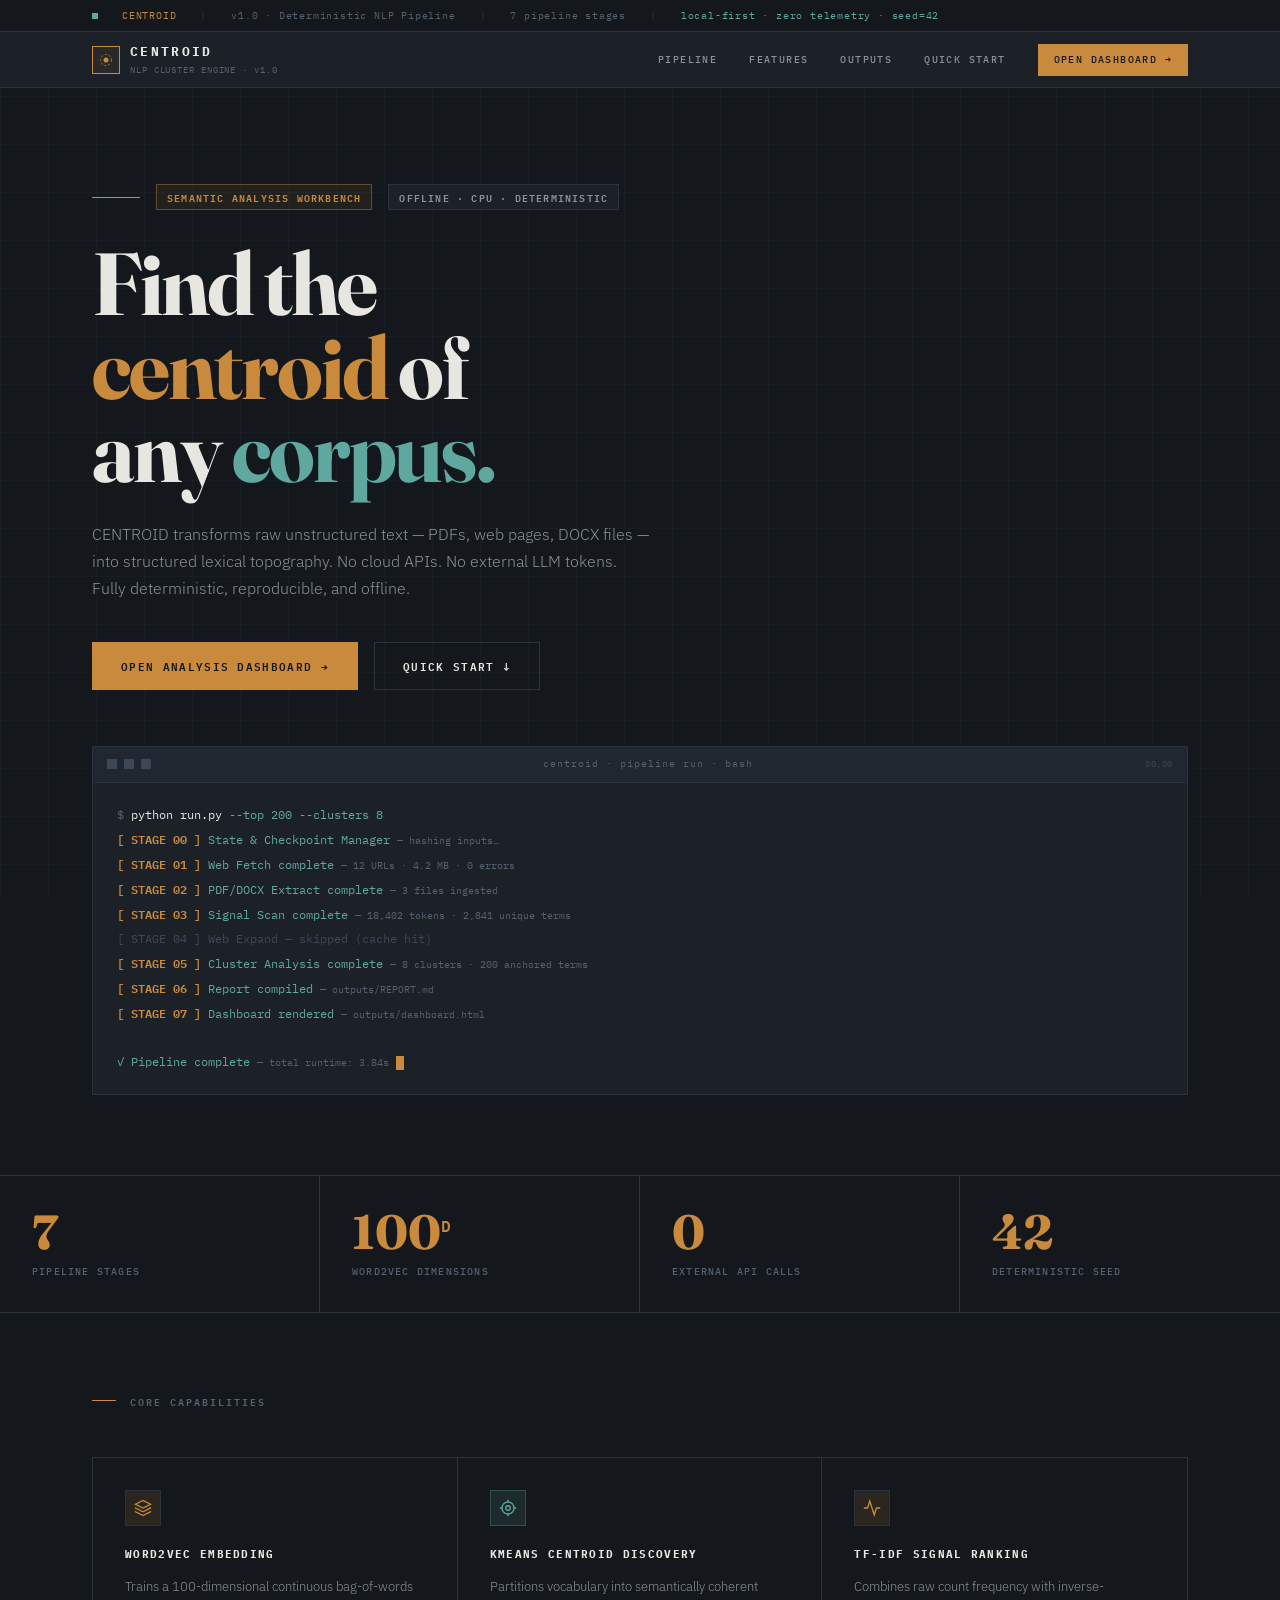
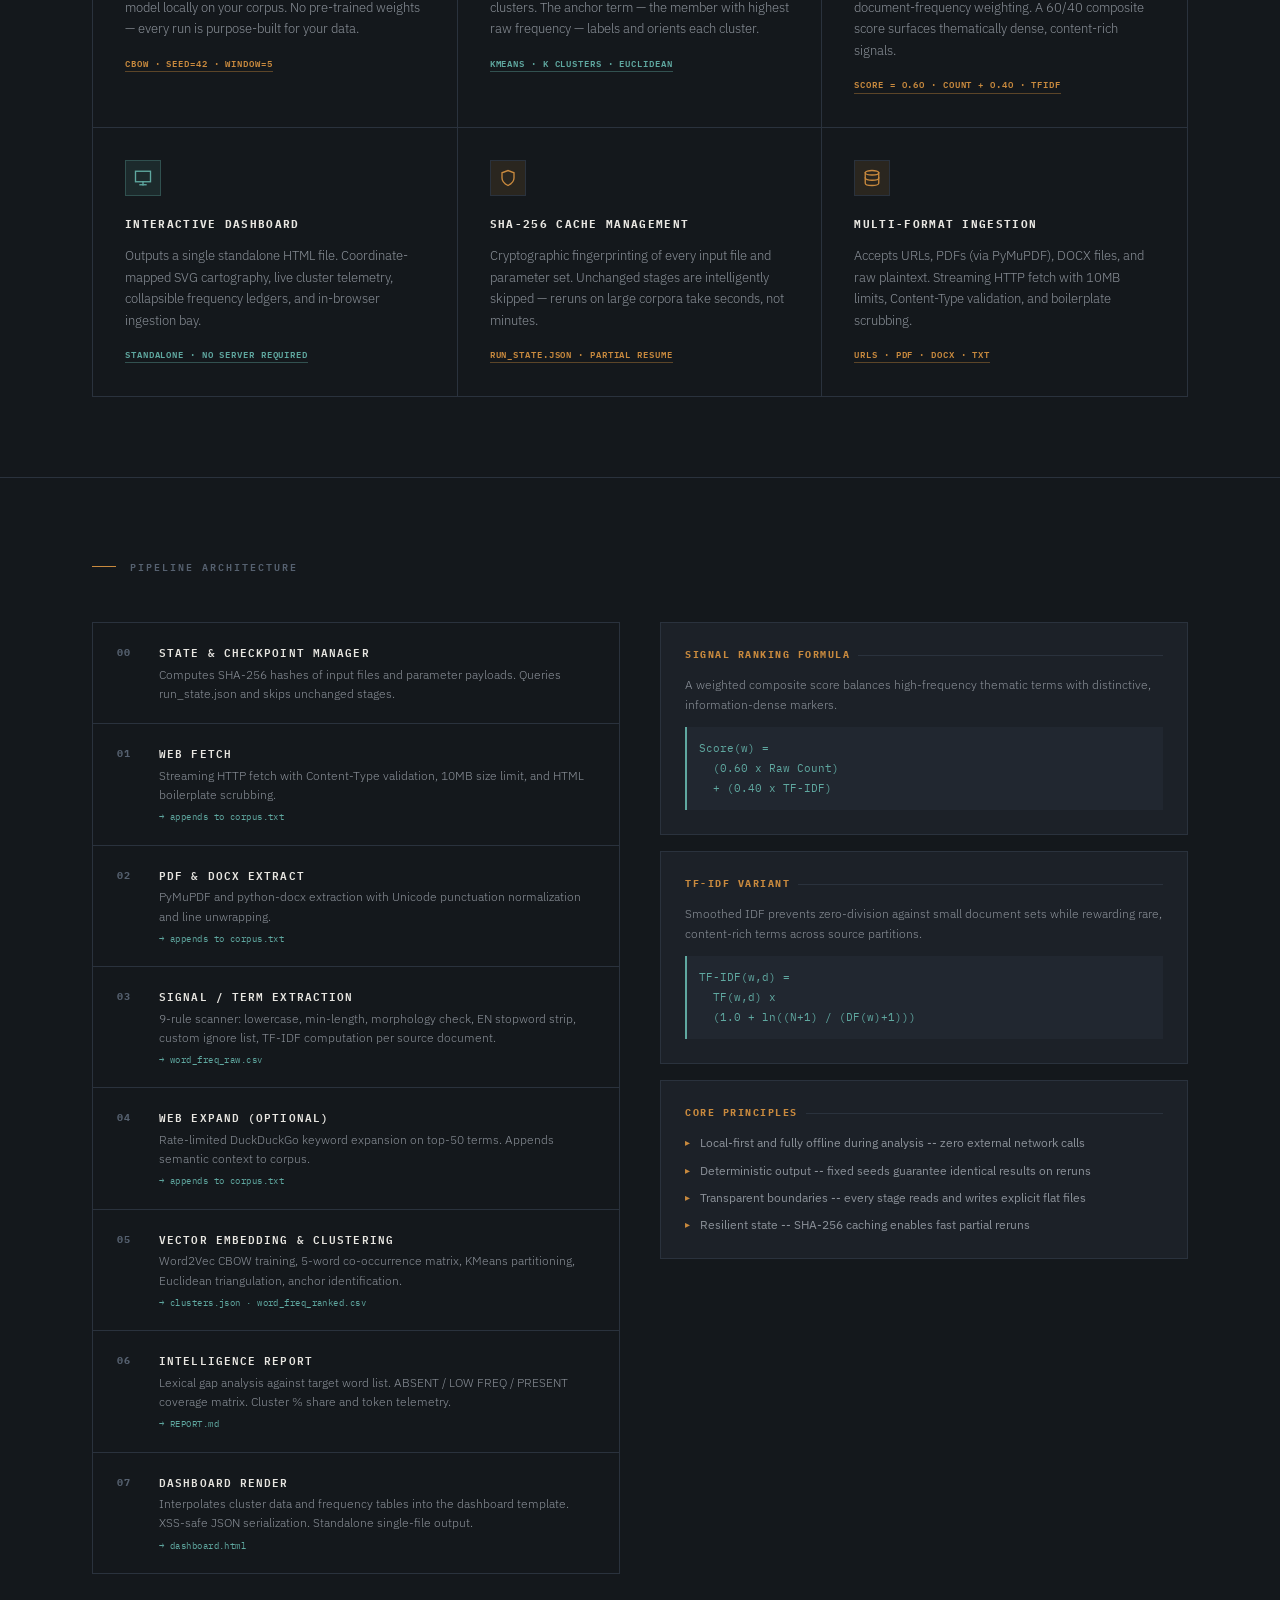
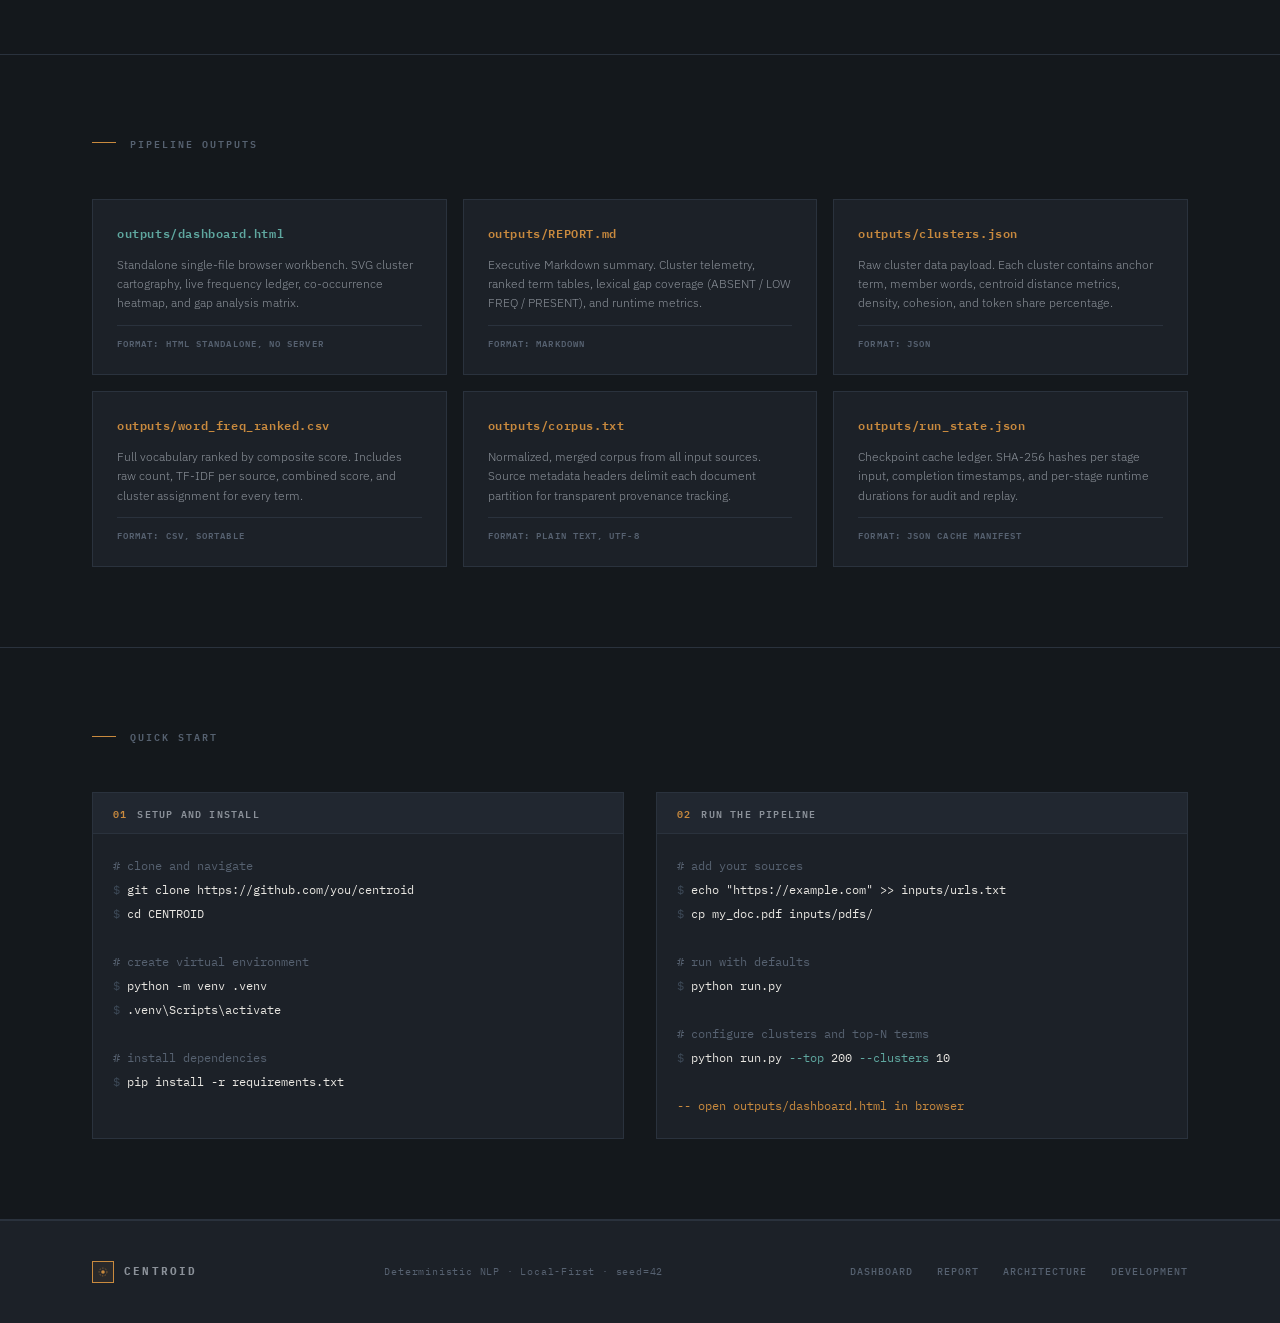
==== index.html @ 9d2d02e3 "index for pages created landing pages page" ====
<!DOCTYPE html>
<html lang="en">
<head>
  <meta charset="UTF-8">
  <meta name="viewport" content="width=device-width, initial-scale=1.0">

  <!-- Primary Title & Core Meta Tags -->
  <title>CENTROID — Deterministic NLP & Semantic Cluster Analysis · Trust Node Logic</title>
  <meta name="title" content="CENTROID — Deterministic NLP & Semantic Cluster Analysis · Trust Node Logic">
  <meta name="description" content="CENTROID is a free, local-first, offline NLP pipeline by Justin Ray (Trust Node Logic) that transforms unstructured text into structured lexical topography via Word2Vec, KMeans clustering, and TF-IDF signal ranking.">
  <meta name="author" content="Justin Ray">
  <meta name="robots" content="index, follow, max-image-preview:large, max-snippet:-1, max-video-preview:-1">
  <meta name="keywords" content="CENTROID, NLP, semantic clustering, Word2Vec, KMeans, TF-IDF, text analysis, Justin Ray, Trust Node Logic, loserdub, offline NLP, deterministic pipeline">
  <meta name="theme-color" content="#14181C">

  <!-- Canonical & Discovery -->
  <link rel="canonical" href="https://loserdub.github.io/CENTROID-triangulate/">
  <link rel="icon" type="image/png" href="https://trustnodelogic.com/favicon.png">

  <!-- OpenGraph / Facebook -->
  <meta property="og:type" content="website">
  <meta property="og:site_name" content="Trust Node Logic">
  <meta property="og:title" content="CENTROID — Deterministic NLP & Semantic Cluster Analysis · Trust Node Logic">
  <meta property="og:description" content="Free, local-first offline NLP pipeline by Justin Ray. Word2Vec · KMeans · TF-IDF · zero external APIs · seed=42.">
  <meta property="og:url" content="https://loserdub.github.io/CENTROID-triangulate/">
  <meta property="og:image" content="https://trustnodelogic.com/assets/images/tnl-default-og.webp">
  <meta property="og:image:width" content="1200">
  <meta property="og:image:height" content="630">

  <!-- Twitter Cards -->
  <meta name="twitter:card" content="summary_large_image">
  <meta name="twitter:title" content="CENTROID — Deterministic NLP & Semantic Cluster Analysis · Trust Node Logic">
  <meta name="twitter:description" content="Free, local-first offline NLP pipeline by Justin Ray. Word2Vec · KMeans · TF-IDF · zero external APIs · seed=42.">
  <meta name="twitter:image" content="https://trustnodelogic.com/assets/images/tnl-default-og.webp">
  <meta name="twitter:creator" content="@TheInnerVision">

  <!-- Structured Data / JSON-LD -->
  <script type="application/ld+json">{
  "@context": "https://schema.org",
  "@graph": [
    {
      "@type": "SoftwareApplication",
      "@id": "https://loserdub.github.io/CENTROID-triangulate/#app",
      "name": "CENTROID",
      "alternateName": "CENTROID NLP Cluster Engine",
      "description": "A deterministic, local-first, offline natural language processing and semantic cluster analysis workbench. Transforms unstructured text into structured lexical topography via Word2Vec embeddings, KMeans centroid clustering, and TF-IDF signal ranking. Zero external API calls, zero telemetry, fully reproducible output.",
      "url": "https://loserdub.github.io/CENTROID-triangulate/",
      "applicationCategory": "DeveloperApplication",
      "applicationSubCategory": "Natural Language Processing",
      "operatingSystem": "Windows, macOS, Linux",
      "offers": {
        "@type": "Offer",
        "price": "0",
        "priceCurrency": "USD"
      },
      "isAccessibleForFree": true,
      "license": "https://github.com/loserdub/CENTROID/blob/main/LICENSE",
      "downloadUrl": "https://github.com/loserdub/CENTROID",
      "codeRepository": "https://github.com/loserdub/CENTROID",
      "programmingLanguage": "Python",
      "softwareVersion": "1.0",
      "featureList": [
        "100-dimensional Word2Vec CBOW embedding trained locally on your corpus",
        "KMeans centroid clustering with Euclidean distance triangulation",
        "Weighted TF-IDF signal ranking (0.60 raw count + 0.40 TF-IDF composite)",
        "SHA-256 cryptographic checkpoint caching for partial pipeline reruns",
        "Multi-format ingestion: URLs, PDF (PyMuPDF), DOCX, raw plaintext",
        "Interactive standalone HTML dashboard with SVG cluster cartography",
        "Deterministic output with fixed seed=42 across all randomized stages",
        "7-stage sequential pipeline with transparent flat-file boundaries"
      ],
      "screenshot": "https://trustnodelogic.com/assets/images/tnl-default-og.webp",
      "author": {
        "@id": "https://trustnodelogic.com/#person"
      },
      "creator": {
        "@id": "https://trustnodelogic.com/#person"
      },
      "publisher": {
        "@id": "https://trustnodelogic.com/#organization"
      },
      "maintainer": {
        "@id": "https://trustnodelogic.com/#person"
      },
      "isPartOf": {
        "@id": "https://trustnodelogic.com/#website"
      },
      "sameAs": "https://github.com/loserdub/CENTROID"
    },
    {
      "@type": "WebSite",
      "@id": "https://loserdub.github.io/CENTROID-triangulate/#website",
      "url": "https://loserdub.github.io/CENTROID-triangulate/",
      "name": "CENTROID — Deterministic NLP & Semantic Cluster Analysis",
      "description": "Project landing page for CENTROID, a free offline NLP pipeline by Justin Ray (Trust Node Logic).",
      "author": {
        "@id": "https://trustnodelogic.com/#person"
      },
      "publisher": {
        "@id": "https://trustnodelogic.com/#organization"
      },
      "inLanguage": "en-US"
    },
    {
      "@type": "WebPage",
      "@id": "https://loserdub.github.io/CENTROID-triangulate/#webpage",
      "url": "https://loserdub.github.io/CENTROID-triangulate/",
      "name": "CENTROID — Deterministic NLP & Semantic Cluster Analysis · Trust Node Logic",
      "description": "Free, local-first offline NLP pipeline by Justin Ray. Transforms raw unstructured text into structured lexical topography via Word2Vec, KMeans, and TF-IDF. Zero external APIs. seed=42.",
      "isPartOf": {
        "@id": "https://loserdub.github.io/CENTROID-triangulate/#website"
      },
      "about": {
        "@id": "https://loserdub.github.io/CENTROID-triangulate/#app"
      },
      "author": {
        "@id": "https://trustnodelogic.com/#person"
      },
      "inLanguage": "en-US",
      "image": "https://trustnodelogic.com/assets/images/tnl-default-og.webp",
      "hasPart": [
        {
          "@type": "WebPage",
          "name": "Pipeline Architecture",
          "url": "https://loserdub.github.io/CENTROID-triangulate/#pipeline"
        },
        {
          "@type": "WebPage",
          "name": "Core Capabilities",
          "url": "https://loserdub.github.io/CENTROID-triangulate/#features"
        },
        {
          "@type": "WebPage",
          "name": "Pipeline Outputs",
          "url": "https://loserdub.github.io/CENTROID-triangulate/#outputs"
        },
        {
          "@type": "WebPage",
          "name": "Quick Start",
          "url": "https://loserdub.github.io/CENTROID-triangulate/#quickstart"
        },
        {
          "@type": "WebPage",
          "name": "Interactive Analysis Dashboard",
          "url": "https://loserdub.github.io/CENTROID-triangulate/outputs/dashboard.html"
        }
      ]
    },
    {
      "@type": "Person",
      "@id": "https://trustnodelogic.com/#person",
      "name": "Justin Ray",
      "additionalName": "Justin Tyler Ray",
      "alternateName": ["JRAY", "loserdub", "VISION"],
      "url": "https://trustnodelogic.com",
      "email": "mailto:trustnodelogic@gmail.com",
      "jobTitle": [
        "Music Producer",
        "Music Artist",
        "Pioneer of Hybrid AI Music Production",
        "Audio Engineer",
        "Creative Technologist"
      ],
      "memberOf": {
        "@id": "https://trustnodelogic.com/#organization"
      },
      "sameAs": [
        "https://github.com/loserdub",
        "https://musicbrainz.org/artist/882fdb9b-8655-45dd-8e24-a59cd750d053",
        "https://soundcloud.com/visiontracks",
        "https://www.youtube.com/@loserdub",
        "https://www.linkedin.com/in/jray-me/",
        "https://x.com/TheInnerVision",
        "https://www.instagram.com/jray.me/",
        "https://www.reddit.com/r/hybridproduction/",
        "https://trustnodelogic.com"
      ]
    },
    {
      "@type": "Organization",
      "@id": "https://trustnodelogic.com/#organization",
      "name": "Trust Node Logic",
      "alternateName": "TrustNodeLogic",
      "url": "https://trustnodelogic.com",
      "logo": "https://trustnodelogic.com/favicon.png",
      "founder": {
        "@id": "https://trustnodelogic.com/#person"
      },
      "slogan": "The Frontier of Hybrid AI Music Production & Creative Technology",
      "sameAs": "https://trustnodelogic.com"
    }
  ]
}</script>

  <!-- Google Fonts -->
  <link rel="preconnect" href="https://fonts.googleapis.com">
  <link rel="preconnect" href="https://fonts.gstatic.com" crossorigin>
  <link href="https://fonts.googleapis.com/css2?family=Fraunces:ital,opsz,wght@0,9..144,300;0,9..144,400;0,9..144,600;0,9..144,700;0,9..144,800;1,9..144,400;1,9..144,600&family=IBM+Plex+Mono:ital,wght@0,400;0,500;0,600;0,700;1,400&family=IBM+Plex+Sans:wght@300;400;500;600&display=swap" rel="stylesheet">
  <link rel="stylesheet" href="index.css">
</head>
<body>

  <div class="info-bar">
    <div class="container">
      <div class="info-bar-inner">
        <span class="live-dot"></span>
        <span class="info-bar-accent">CENTROID</span>
        <span class="info-bar-sep">|</span>
        <span>v1.0 &middot; Deterministic NLP Pipeline</span>
        <span class="info-bar-sep">|</span>
        <span>7 pipeline stages</span>
        <span class="info-bar-sep">|</span>
        <span class="info-bar-teal">local-first &middot; zero telemetry &middot; seed=42</span>
      </div>
    </div>
  </div>

  <header class="site-header" role="banner">
    <div class="container">
      <div class="header-inner">
        <div class="site-logo">
          <div class="logo-sigil" aria-hidden="true">
            <svg width="14" height="14" viewBox="0 0 14 14" fill="none">
              <circle cx="7" cy="7" r="2.5" fill="#C98A3E"/>
              <circle cx="7" cy="7" r="5.5" stroke="#C98A3E" stroke-width="0.8" fill="none" stroke-dasharray="2 2"/>
            </svg>
          </div>
          <div>
            <div class="logo-text">CENTROID</div>
            <div class="logo-version">NLP CLUSTER ENGINE &middot; v1.0</div>
          </div>
        </div>
        <nav class="site-nav" aria-label="Main navigation">
          <a href="#pipeline">Pipeline</a>
          <a href="#features">Features</a>
          <a href="#outputs">Outputs</a>
          <a href="#quickstart">Quick Start</a>
          <a href="./outputs/dashboard.html" class="nav-cta">Open Dashboard &rarr;</a>
        </nav>
      </div>
    </div>
  </header>

  <section class="hero" id="home" aria-labelledby="hero-h1">
    <div class="container">
      <div class="hero-eyebrow">
        <div class="hero-line" aria-hidden="true"></div>
        <span class="tag tag-brass">Semantic Analysis Workbench</span>
        <span class="tag">Offline &middot; CPU &middot; Deterministic</span>
      </div>
      <h1 class="hero-h1" id="hero-h1">
        Find the<br>
        <span class="accent-brass">centroid</span> of<br>
        any <span class="accent-teal">corpus.</span>
      </h1>
      <p class="hero-sub">
        CENTROID transforms raw unstructured text &mdash; PDFs, web pages, DOCX files &mdash; into structured lexical topography. No cloud APIs. No external LLM tokens. Fully deterministic, reproducible, and offline.
      </p>
      <div class="hero-actions">
        <a href="./outputs/dashboard.html" class="btn-primary" id="cta-dashboard">
          Open Analysis Dashboard &rarr;
        </a>
        <a href="#quickstart" class="btn-secondary" id="cta-quickstart">
          Quick Start &darr;
        </a>
      </div>

      <div class="hero-terminal" role="img" aria-label="Pipeline execution terminal output">
        <div class="terminal-titlebar">
          <div class="terminal-dots" aria-hidden="true">
            <span></span><span></span><span></span>
          </div>
          <span class="terminal-title">centroid &middot; pipeline run &middot; bash</span>
          <span class="coord-label">00,00</span>
        </div>
        <div class="terminal-body">
          <div><span class="t-prompt">$ </span><span class="t-cmd">python run.py <span class="t-teal">--top 200 --clusters 8</span></span></div>
          <div><span class="t-stage">[ STAGE 00 ]</span> <span class="t-ok">State &amp; Checkpoint Manager</span> <span class="t-time">&mdash; hashing inputs&hellip;</span></div>
          <div><span class="t-stage">[ STAGE 01 ]</span> <span class="t-ok">Web Fetch complete</span> <span class="t-time">&mdash; 12 URLs &middot; 4.2 MB &middot; 0 errors</span></div>
          <div><span class="t-stage">[ STAGE 02 ]</span> <span class="t-ok">PDF/DOCX Extract complete</span> <span class="t-time">&mdash; 3 files ingested</span></div>
          <div><span class="t-stage">[ STAGE 03 ]</span> <span class="t-ok">Signal Scan complete</span> <span class="t-time">&mdash; 18,402 tokens &middot; 2,841 unique terms</span></div>
          <div><span class="t-skip">[ STAGE 04 ]</span> <span class="t-skip">Web Expand &mdash; skipped (cache hit)</span></div>
          <div><span class="t-stage">[ STAGE 05 ]</span> <span class="t-ok">Cluster Analysis complete</span> <span class="t-time">&mdash; 8 clusters &middot; 200 anchored terms</span></div>
          <div><span class="t-stage">[ STAGE 06 ]</span> <span class="t-ok">Report compiled</span> <span class="t-time">&mdash; outputs/REPORT.md</span></div>
          <div><span class="t-stage">[ STAGE 07 ]</span> <span class="t-ok">Dashboard rendered</span> <span class="t-time">&mdash; outputs/dashboard.html</span></div>
          <div>&nbsp;</div>
          <div><span class="t-ok">&#10003; Pipeline complete</span> <span class="t-time">&mdash; total runtime: 3.84s</span> <span class="t-cursor" aria-hidden="true"></span></div>
        </div>
      </div>
    </div>
  </section>

  <section class="metrics-strip" aria-label="Key metrics">
    <div class="metrics-inner">
      <div class="metric-cell">
        <div class="metric-num">7</div>
        <div class="metric-label">Pipeline Stages</div>
      </div>
      <div class="metric-cell">
        <div class="metric-num">100<sup>D</sup></div>
        <div class="metric-label">Word2Vec Dimensions</div>
      </div>
      <div class="metric-cell">
        <div class="metric-num">0</div>
        <div class="metric-label">External API Calls</div>
      </div>
      <div class="metric-cell">
        <div class="metric-num">42</div>
        <div class="metric-label">Deterministic Seed</div>
      </div>
    </div>
  </section>

  <section class="features-section" id="features" aria-labelledby="features-label">
    <div class="container">
      <div class="section-label" id="features-label">Core Capabilities</div>
      <div class="features-grid">

        <div class="feature-card">
          <div class="feature-icon" aria-hidden="true">
            <svg width="18" height="18" viewBox="0 0 24 24" fill="none" stroke="currentColor" stroke-width="1.8" stroke-linecap="square">
              <path d="M12 2L2 7l10 5 10-5-10-5z"/><path d="M2 17l10 5 10-5"/><path d="M2 12l10 5 10-5"/>
            </svg>
          </div>
          <div class="feature-title">Word2Vec Embedding</div>
          <p class="feature-desc">Trains a 100-dimensional continuous bag-of-words model locally on your corpus. No pre-trained weights &mdash; every run is purpose-built for your data.</p>
          <span class="feature-tag">CBOW &middot; seed=42 &middot; window=5</span>
        </div>

        <div class="feature-card">
          <div class="feature-icon teal-icon" aria-hidden="true">
            <svg width="18" height="18" viewBox="0 0 24 24" fill="none" stroke="currentColor" stroke-width="1.8" stroke-linecap="square">
              <circle cx="12" cy="12" r="3"/><circle cx="12" cy="12" r="8" stroke-dasharray="3 2"/>
              <line x1="12" y1="4" x2="12" y2="2"/><line x1="12" y1="22" x2="12" y2="20"/>
              <line x1="4" y1="12" x2="2" y2="12"/><line x1="22" y1="12" x2="20" y2="12"/>
            </svg>
          </div>
          <div class="feature-title">KMeans Centroid Discovery</div>
          <p class="feature-desc">Partitions vocabulary into semantically coherent clusters. The anchor term &mdash; the member with highest raw frequency &mdash; labels and orients each cluster.</p>
          <span class="feature-tag teal-tag">KMeans &middot; k clusters &middot; Euclidean</span>
        </div>

        <div class="feature-card">
          <div class="feature-icon" aria-hidden="true">
            <svg width="18" height="18" viewBox="0 0 24 24" fill="none" stroke="currentColor" stroke-width="1.8" stroke-linecap="square">
              <polyline points="22 12 18 12 15 21 9 3 6 12 2 12"/>
            </svg>
          </div>
          <div class="feature-title">TF-IDF Signal Ranking</div>
          <p class="feature-desc">Combines raw count frequency with inverse-document-frequency weighting. A 60/40 composite score surfaces thematically dense, content-rich signals.</p>
          <span class="feature-tag">score = 0.60 &middot; count + 0.40 &middot; tfidf</span>
        </div>

        <div class="feature-card">
          <div class="feature-icon teal-icon" aria-hidden="true">
            <svg width="18" height="18" viewBox="0 0 24 24" fill="none" stroke="currentColor" stroke-width="1.8" stroke-linecap="square">
              <rect x="2" y="3" width="20" height="14"/><line x1="8" y1="21" x2="16" y2="21"/><line x1="12" y1="17" x2="12" y2="21"/>
            </svg>
          </div>
          <div class="feature-title">Interactive Dashboard</div>
          <p class="feature-desc">Outputs a single standalone HTML file. Coordinate-mapped SVG cartography, live cluster telemetry, collapsible frequency ledgers, and in-browser ingestion bay.</p>
          <span class="feature-tag teal-tag">standalone &middot; no server required</span>
        </div>

        <div class="feature-card">
          <div class="feature-icon" aria-hidden="true">
            <svg width="18" height="18" viewBox="0 0 24 24" fill="none" stroke="currentColor" stroke-width="1.8" stroke-linecap="square">
              <path d="M12 22s8-4 8-10V5l-8-3-8 3v7c0 6 8 10 8 10z"/>
            </svg>
          </div>
          <div class="feature-title">SHA-256 Cache Management</div>
          <p class="feature-desc">Cryptographic fingerprinting of every input file and parameter set. Unchanged stages are intelligently skipped &mdash; reruns on large corpora take seconds, not minutes.</p>
          <span class="feature-tag">run_state.json &middot; partial resume</span>
        </div>

        <div class="feature-card">
          <div class="feature-icon" aria-hidden="true">
            <svg width="18" height="18" viewBox="0 0 24 24" fill="none" stroke="currentColor" stroke-width="1.8" stroke-linecap="square">
              <ellipse cx="12" cy="5" rx="9" ry="3"/><path d="M21 12c0 1.66-4 3-9 3s-9-1.34-9-3"/>
              <path d="M3 5v14c0 1.66 4 3 9 3s9-1.34 9-3V5"/>
            </svg>
          </div>
          <div class="feature-title">Multi-Format Ingestion</div>
          <p class="feature-desc">Accepts URLs, PDFs (via PyMuPDF), DOCX files, and raw plaintext. Streaming HTTP fetch with 10MB limits, Content-Type validation, and boilerplate scrubbing.</p>
          <span class="feature-tag">URLs &middot; PDF &middot; DOCX &middot; TXT</span>
        </div>

      </div>
    </div>
  </section>

  <section class="pipeline-section" id="pipeline" aria-labelledby="pipeline-label">
    <div class="container">
      <div class="section-label" id="pipeline-label">Pipeline Architecture</div>
      <div class="pipeline-grid">
        <div class="pipeline-stages" role="list" aria-label="Pipeline stages">
          <div class="pipeline-stage" role="listitem"><span class="stage-num">00</span><div class="stage-content"><div class="stage-name">State &amp; Checkpoint Manager</div><div class="stage-desc">Computes SHA-256 hashes of input files and parameter payloads. Queries run_state.json and skips unchanged stages.</div></div></div>
          <div class="pipeline-stage" role="listitem"><span class="stage-num">01</span><div class="stage-content"><div class="stage-name">Web Fetch</div><div class="stage-desc">Streaming HTTP fetch with Content-Type validation, 10MB size limit, and HTML boilerplate scrubbing.</div><div class="stage-output">&rarr; appends to corpus.txt</div></div></div>
          <div class="pipeline-stage" role="listitem"><span class="stage-num">02</span><div class="stage-content"><div class="stage-name">PDF &amp; DOCX Extract</div><div class="stage-desc">PyMuPDF and python-docx extraction with Unicode punctuation normalization and line unwrapping.</div><div class="stage-output">&rarr; appends to corpus.txt</div></div></div>
          <div class="pipeline-stage" role="listitem"><span class="stage-num">03</span><div class="stage-content"><div class="stage-name">Signal / Term Extraction</div><div class="stage-desc">9-rule scanner: lowercase, min-length, morphology check, EN stopword strip, custom ignore list, TF-IDF computation per source document.</div><div class="stage-output">&rarr; word_freq_raw.csv</div></div></div>
          <div class="pipeline-stage" role="listitem"><span class="stage-num">04</span><div class="stage-content"><div class="stage-name">Web Expand (optional)</div><div class="stage-desc">Rate-limited DuckDuckGo keyword expansion on top-50 terms. Appends semantic context to corpus.</div><div class="stage-output">&rarr; appends to corpus.txt</div></div></div>
          <div class="pipeline-stage" role="listitem"><span class="stage-num">05</span><div class="stage-content"><div class="stage-name">Vector Embedding &amp; Clustering</div><div class="stage-desc">Word2Vec CBOW training, 5-word co-occurrence matrix, KMeans partitioning, Euclidean triangulation, anchor identification.</div><div class="stage-output">&rarr; clusters.json &middot; word_freq_ranked.csv</div></div></div>
          <div class="pipeline-stage" role="listitem"><span class="stage-num">06</span><div class="stage-content"><div class="stage-name">Intelligence Report</div><div class="stage-desc">Lexical gap analysis against target word list. ABSENT / LOW FREQ / PRESENT coverage matrix. Cluster % share and token telemetry.</div><div class="stage-output">&rarr; REPORT.md</div></div></div>
          <div class="pipeline-stage" role="listitem"><span class="stage-num">07</span><div class="stage-content"><div class="stage-name">Dashboard Render</div><div class="stage-desc">Interpolates cluster data and frequency tables into the dashboard template. XSS-safe JSON serialization. Standalone single-file output.</div><div class="stage-output">&rarr; dashboard.html</div></div></div>
        </div>
        <div class="pipeline-aside">
          <div class="aside-card">
            <div class="aside-card-title">Signal Ranking Formula</div>
            <p>A weighted composite score balances high-frequency thematic terms with distinctive, information-dense markers.</p>
            <div class="formula">Score(w) =<br>&nbsp;&nbsp;(0.60 x Raw Count)<br>&nbsp;&nbsp;+ (0.40 x TF-IDF)</div>
          </div>
          <div class="aside-card">
            <div class="aside-card-title">TF-IDF Variant</div>
            <p>Smoothed IDF prevents zero-division against small document sets while rewarding rare, content-rich terms across source partitions.</p>
            <div class="formula">TF-IDF(w,d) =<br>&nbsp;&nbsp;TF(w,d) x<br>&nbsp;&nbsp;(1.0 + ln((N+1) / (DF(w)+1)))</div>
          </div>
          <div class="aside-card">
            <div class="aside-card-title">Core Principles</div>
            <div class="principle-list">
              <div class="principle-item">Local-first and fully offline during analysis -- zero external network calls</div>
              <div class="principle-item">Deterministic output -- fixed seeds guarantee identical results on reruns</div>
              <div class="principle-item">Transparent boundaries -- every stage reads and writes explicit flat files</div>
              <div class="principle-item">Resilient state -- SHA-256 caching enables fast partial reruns</div>
            </div>
          </div>
        </div>
      </div>
    </div>
  </section>

  <section class="outputs-section" id="outputs" aria-labelledby="outputs-label">
    <div class="container">
      <div class="section-label" id="outputs-label">Pipeline Outputs</div>
      <div class="outputs-grid">
        <div class="output-card teal-card"><div class="output-filename">outputs/dashboard.html</div><div class="output-desc">Standalone single-file browser workbench. SVG cluster cartography, live frequency ledger, co-occurrence heatmap, and gap analysis matrix.</div><div class="output-format">Format: HTML standalone, no server</div></div>
        <div class="output-card"><div class="output-filename">outputs/REPORT.md</div><div class="output-desc">Executive Markdown summary. Cluster telemetry, ranked term tables, lexical gap coverage (ABSENT / LOW FREQ / PRESENT), and runtime metrics.</div><div class="output-format">Format: Markdown</div></div>
        <div class="output-card"><div class="output-filename">outputs/clusters.json</div><div class="output-desc">Raw cluster data payload. Each cluster contains anchor term, member words, centroid distance metrics, density, cohesion, and token share percentage.</div><div class="output-format">Format: JSON</div></div>
        <div class="output-card"><div class="output-filename">outputs/word_freq_ranked.csv</div><div class="output-desc">Full vocabulary ranked by composite score. Includes raw count, TF-IDF per source, combined score, and cluster assignment for every term.</div><div class="output-format">Format: CSV, sortable</div></div>
        <div class="output-card"><div class="output-filename">outputs/corpus.txt</div><div class="output-desc">Normalized, merged corpus from all input sources. Source metadata headers delimit each document partition for transparent provenance tracking.</div><div class="output-format">Format: Plain text, UTF-8</div></div>
        <div class="output-card"><div class="output-filename">outputs/run_state.json</div><div class="output-desc">Checkpoint cache ledger. SHA-256 hashes per stage input, completion timestamps, and per-stage runtime durations for audit and replay.</div><div class="output-format">Format: JSON cache manifest</div></div>
      </div>
    </div>
  </section>

  <section class="quickstart-section" id="quickstart" aria-labelledby="quickstart-label">
    <div class="container">
      <div class="section-label" id="quickstart-label">Quick Start</div>
      <div class="quickstart-grid">
        <div class="qs-panel">
          <div class="qs-panel-header"><span class="accent">01</span> Setup and Install</div>
          <div class="qs-panel-body">
            <div><span class="qs-comment"># clone and navigate</span></div>
            <div><span class="qs-prompt">$ </span><span class="qs-cmd">git clone https://github.com/you/centroid</span></div>
            <div><span class="qs-prompt">$ </span><span class="qs-cmd">cd CENTROID</span></div>
            <div>&nbsp;</div>
            <div><span class="qs-comment"># create virtual environment</span></div>
            <div><span class="qs-prompt">$ </span><span class="qs-cmd">python -m venv .venv</span></div>
            <div><span class="qs-prompt">$ </span><span class="qs-cmd">.venv\Scripts\activate</span></div>
            <div>&nbsp;</div>
            <div><span class="qs-comment"># install dependencies</span></div>
            <div><span class="qs-prompt">$ </span><span class="qs-cmd">pip install -r requirements.txt</span></div>
          </div>
        </div>
        <div class="qs-panel">
          <div class="qs-panel-header"><span class="accent">02</span> Run the Pipeline</div>
          <div class="qs-panel-body">
            <div><span class="qs-comment"># add your sources</span></div>
            <div><span class="qs-prompt">$ </span><span class="qs-cmd">echo "https://example.com" >> inputs/urls.txt</span></div>
            <div><span class="qs-prompt">$ </span><span class="qs-cmd">cp my_doc.pdf inputs/pdfs/</span></div>
            <div>&nbsp;</div>
            <div><span class="qs-comment"># run with defaults</span></div>
            <div><span class="qs-prompt">$ </span><span class="qs-cmd">python run.py</span></div>
            <div>&nbsp;</div>
            <div><span class="qs-comment"># configure clusters and top-N terms</span></div>
            <div><span class="qs-prompt">$ </span><span class="qs-cmd">python run.py <span class="qs-flag">--top</span> 200 <span class="qs-flag">--clusters</span> 10</span></div>
            <div>&nbsp;</div>
            <div><span class="qs-output">-- open outputs/dashboard.html in browser</span></div>
          </div>
        </div>
      </div>
    </div>
  </section>

  <footer class="site-footer" role="contentinfo">
    <div class="container">
      <div class="footer-inner">
        <div class="footer-brand">
          <div class="logo-sigil-sm" aria-hidden="true">
            <svg width="10" height="10" viewBox="0 0 14 14" fill="none">
              <circle cx="7" cy="7" r="2.5" fill="#C98A3E"/>
              <circle cx="7" cy="7" r="5.5" stroke="#C98A3E" stroke-width="0.8" fill="none" stroke-dasharray="2 2"/>
            </svg>
          </div>
          <span class="footer-brand-name">CENTROID</span>
        </div>
        <span class="footer-meta">Deterministic NLP &middot; Local-First &middot; seed=42</span>
        <nav class="footer-links" aria-label="Footer navigation">
          <a href="./outputs/dashboard.html">Dashboard</a>
          <a href="./outputs/REPORT.md">Report</a>
          <a href="./docs/ARCHITECTURE.md">Architecture</a>
          <a href="./docs/DEVELOPMENT.md">Development</a>
        </nav>
      </div>
    </div>
  </footer>

</body>
</html>
---- index.css ----
/* CENTROID Landing Page - Design System
   Background Foundation: #14181C
   Panel Surface:         #1C2128
   Panel Surface Raised:  #212730
   Primary Text:          #E8E6E1
   Secondary Text:        #8B9199
   Hairline Dividers:     #2A323D
   Accent Brass:          #C98A3E
   Accent Data Teal:      #5FA8A0
   Muted Graphite:        #3C4856
   Geometry: 0px border-radius, flat planar surfaces
*/

:root {
  --bg:            #14181C;
  --panel:         #1C2128;
  --panel-raised:  #212730;
  --text-primary:  #E8E6E1;
  --text-secondary:#8B9199;
  --text-muted:    #566170;
  --hairline:      #2A323D;
  --brass:         #C98A3E;
  --brass-dim:     rgba(201,138,62,0.12);
  --brass-glow:    rgba(201,138,62,0.08);
  --teal:          #5FA8A0;
  --teal-dim:      rgba(95,168,160,0.12);
  --graphite:      #3C4856;
  --font-display: 'Fraunces', Georgia, serif;
  --font-mono:    'IBM Plex Mono', 'Courier New', monospace;
  --font-body:    'IBM Plex Sans', -apple-system, BlinkMacSystemFont, 'Segoe UI', Roboto, sans-serif;
}

*, *::before, *::after { box-sizing: border-box; margin: 0; padding: 0; }
html { scroll-behavior: smooth; }

body {
  background-color: var(--bg);
  color: var(--text-primary);
  font-family: var(--font-body);
  font-size: 14px;
  line-height: 1.6;
  min-height: 100vh;
  display: flex;
  flex-direction: column;
  -webkit-font-smoothing: antialiased;
  -moz-osx-font-smoothing: grayscale;
  overflow-x: hidden;
}

body::before {
  content: '';
  position: fixed;
  inset: 0;
  background-image: linear-gradient(rgba(44,56,70,0.18) 1px, transparent 1px),
                    linear-gradient(90deg, rgba(44,56,70,0.18) 1px, transparent 1px);
  background-size: 48px 48px;
  pointer-events: none;
  z-index: 0;
}

/* UTILITIES */
.container { width: 100%; max-width: 1160px; margin: 0 auto; padding: 0 32px; }
a { color: inherit; text-decoration: none; }

.tag {
  display: inline-flex; align-items: center; gap: 6px;
  font-family: var(--font-mono); font-size: 10px; font-weight: 600;
  letter-spacing: 0.12em; text-transform: uppercase; padding: 4px 10px;
  border: 1px solid var(--hairline); color: var(--text-secondary); background: var(--panel);
}
.tag-brass { border-color: rgba(201,138,62,0.4); color: var(--brass); background: var(--brass-glow); }
.tag-teal  { border-color: rgba(95,168,160,0.4); color: var(--teal);  background: var(--teal-dim); }

/* LIVE DOT */
.live-dot { width: 6px; height: 6px; background: var(--teal); flex-shrink: 0; animation: dot-pulse 2s ease-in-out infinite; }
@keyframes dot-pulse { 0%, 100% { opacity: 1; } 50% { opacity: 0.3; } }

/* SECTION LABEL */
.section-label {
  display: flex; align-items: center; gap: 14px;
  font-family: var(--font-mono); font-size: 10px; font-weight: 600;
  letter-spacing: 0.2em; text-transform: uppercase;
  color: var(--text-muted); margin-bottom: 48px;
}
.section-label::before { content: ''; width: 24px; height: 1px; background: var(--brass); flex-shrink: 0; }

/* INFO BAR */
.info-bar {
  background: var(--bg); border-bottom: 1px solid var(--hairline);
  height: 32px; display: flex; align-items: center; overflow: hidden; position: relative; z-index: 10;
}
.info-bar-inner {
  display: flex; align-items: center; gap: 24px;
  font-family: var(--font-mono); font-size: 10px; color: var(--text-muted); letter-spacing: 0.08em;
}
.info-bar-sep   { color: var(--hairline); }
.info-bar-accent{ color: var(--brass); }
.info-bar-teal  { color: var(--teal); }

/* HEADER */
.site-header {
  position: sticky; top: 0; z-index: 100;
  background-color: var(--panel); border-bottom: 1px solid var(--hairline);
  height: 56px; display: flex; align-items: center; backdrop-filter: blur(12px);
}
.header-inner { display: flex; align-items: center; justify-content: space-between; width: 100%; }
.site-logo    { display: flex; align-items: center; gap: 10px; }
.logo-sigil   {
  width: 28px; height: 28px; border: 1px solid var(--brass);
  background: var(--brass-glow); display: flex; align-items: center; justify-content: center; flex-shrink: 0;
}
.logo-sigil svg { display: block; }
.logo-sigil-sm  {
  width: 22px; height: 22px; border: 1px solid var(--brass);
  background: var(--brass-glow); display: flex; align-items: center; justify-content: center; flex-shrink: 0;
}
.logo-text    { font-family: var(--font-mono); font-size: 13px; font-weight: 700; letter-spacing: 0.18em; text-transform: uppercase; color: var(--text-primary); }
.logo-version { font-family: var(--font-mono); font-size: 9px; color: var(--text-muted); letter-spacing: 0.1em; }
.site-nav     { display: flex; align-items: center; gap: 32px; }
.site-nav a   {
  font-family: var(--font-mono); font-size: 10px; font-weight: 500;
  letter-spacing: 0.14em; text-transform: uppercase; color: var(--text-secondary);
  transition: color 0.15s; padding: 4px 0;
}
.site-nav a:hover { color: var(--brass); }
.nav-cta {
  color: var(--bg) !important; background: var(--brass) !important;
  padding: 8px 16px !important; transition: background 0.15s !important;
}
.nav-cta:hover { background: #d4963f !important; }
@media (max-width: 768px) { .site-nav { display: none; } }

/* HERO */
.hero { position: relative; z-index: 1; padding: 96px 0 80px; border-bottom: 1px solid var(--hairline); }
.hero-eyebrow { display: flex; align-items: center; gap: 16px; margin-bottom: 32px; }
.hero-line    { flex: 1; max-width: 48px; height: 1px; background: var(--brass); }
.hero-h1 {
  font-family: var(--font-display);
  font-size: clamp(42px, 7vw, 88px); font-weight: 700;
  letter-spacing: -0.025em; line-height: 0.95;
  color: var(--text-primary); max-width: 820px;
}
.hero-h1 .accent-brass { color: var(--brass); }
.hero-h1 .accent-teal  { color: var(--teal); }
.hero-sub { margin-top: 28px; font-size: 16px; font-weight: 300; color: var(--text-secondary); max-width: 560px; line-height: 1.7; }
.hero-actions { margin-top: 40px; display: flex; align-items: center; gap: 16px; flex-wrap: wrap; }

.btn-primary {
  display: inline-flex; align-items: center; gap: 8px;
  font-family: var(--font-mono); font-size: 11px; font-weight: 600;
  letter-spacing: 0.12em; text-transform: uppercase;
  color: var(--bg); background: var(--brass); padding: 14px 28px;
  border: 1px solid var(--brass); cursor: pointer; transition: background 0.15s, color 0.15s;
}
.btn-primary:hover { background: #d4963f; border-color: #d4963f; }

.btn-secondary {
  display: inline-flex; align-items: center; gap: 8px;
  font-family: var(--font-mono); font-size: 11px; font-weight: 600;
  letter-spacing: 0.12em; text-transform: uppercase;
  color: var(--text-primary); background: transparent; padding: 14px 28px;
  border: 1px solid var(--hairline); cursor: pointer; transition: border-color 0.15s, color 0.15s;
}
.btn-secondary:hover { border-color: var(--teal); color: var(--teal); }

/* TERMINAL */
.hero-terminal {
  position: relative; z-index: 1; margin-top: 56px;
  border: 1px solid var(--hairline); background: var(--panel); overflow: hidden;
}
.terminal-titlebar {
  display: flex; align-items: center; justify-content: space-between;
  height: 36px; padding: 0 14px;
  background: var(--panel-raised); border-bottom: 1px solid var(--hairline);
}
.terminal-dots { display: flex; gap: 7px; }
.terminal-dots span { width: 10px; height: 10px; background: var(--graphite); display: block; }
.terminal-title { font-family: var(--font-mono); font-size: 10px; color: var(--text-muted); letter-spacing: 0.1em; }
.terminal-body  { padding: 20px 24px; font-family: var(--font-mono); font-size: 12px; line-height: 2; min-height: 180px; }
.coord-label    { font-family: var(--font-mono); font-size: 9px; color: var(--text-muted); letter-spacing: 0.06em; opacity: 0.5; pointer-events: none; user-select: none; }

.t-prompt { color: var(--text-muted); }
.t-cmd    { color: var(--text-primary); }
.t-teal   { color: #5FA8A0; }
.t-stage  { color: var(--brass); font-weight: 600; }
.t-ok     { color: var(--teal); }
.t-skip   { color: var(--graphite); }
.t-time   { color: var(--text-muted); font-size: 10px; }

.t-cursor {
  display: inline-block; width: 8px; height: 14px;
  background: var(--brass); vertical-align: middle;
  animation: blink 1.1s step-end infinite;
}
@keyframes blink { 0%, 100% { opacity: 1; } 50% { opacity: 0; } }

/* METRICS */
.metrics-strip { position: relative; z-index: 1; border-bottom: 1px solid var(--hairline); }
.metrics-inner { display: grid; grid-template-columns: repeat(4, 1fr); }
.metric-cell   { padding: 32px; border-right: 1px solid var(--hairline); }
.metric-cell:last-child { border-right: none; }
.metric-num    { font-family: var(--font-display); font-size: 48px; font-weight: 700; line-height: 1; color: var(--brass); }
.metric-num sup{ font-family: var(--font-mono); font-size: 16px; font-weight: 600; vertical-align: super; }
.metric-label  { font-family: var(--font-mono); font-size: 10px; font-weight: 500; letter-spacing: 0.12em; text-transform: uppercase; color: var(--text-muted); margin-top: 8px; }
@media (max-width: 768px) {
  .metrics-inner { grid-template-columns: repeat(2, 1fr); }
  .metric-cell   { border-bottom: 1px solid var(--hairline); }
}

/* FEATURES */
.features-section { position: relative; z-index: 1; padding: 80px 0; border-bottom: 1px solid var(--hairline); }
.features-grid    { display: grid; grid-template-columns: repeat(3, 1fr); gap: 0; border: 1px solid var(--hairline); }
.feature-card     { padding: 32px; border-right: 1px solid var(--hairline); border-bottom: 1px solid var(--hairline); position: relative; transition: background 0.15s; }
.feature-card:hover { background: var(--panel); }
.feature-card:nth-child(3n)     { border-right: none; }
.feature-card:nth-last-child(-n+3) { border-bottom: none; }
.feature-icon {
  width: 36px; height: 36px; display: flex; align-items: center; justify-content: center;
  border: 1px solid var(--hairline); color: var(--brass); margin-bottom: 20px;
  background: var(--brass-dim); flex-shrink: 0;
}
.feature-icon.teal-icon { color: var(--teal); background: var(--teal-dim); border-color: rgba(95,168,160,0.3); }
.feature-title { font-family: var(--font-mono); font-size: 11px; font-weight: 700; letter-spacing: 0.12em; text-transform: uppercase; color: var(--text-primary); margin-bottom: 12px; }
.feature-desc  { font-size: 13px; color: var(--text-secondary); line-height: 1.65; font-weight: 300; }
.feature-tag   { display: inline-block; margin-top: 16px; font-family: var(--font-mono); font-size: 9px; font-weight: 600; letter-spacing: 0.1em; text-transform: uppercase; color: var(--brass); border-bottom: 1px solid rgba(201,138,62,0.4); padding-bottom: 1px; }
.feature-tag.teal-tag { color: var(--teal); border-color: rgba(95,168,160,0.4); }
@media (max-width: 900px) {
  .features-grid { grid-template-columns: repeat(2, 1fr); }
  .feature-card:nth-child(3n)        { border-right: 1px solid var(--hairline); }
  .feature-card:nth-child(2n)        { border-right: none; }
  .feature-card:nth-last-child(-n+3) { border-bottom: 1px solid var(--hairline); }
  .feature-card:nth-last-child(-n+2) { border-bottom: none; }
}
@media (max-width: 600px) {
  .features-grid { grid-template-columns: 1fr; }
  .feature-card  { border-right: none !important; }
  .feature-card:last-child          { border-bottom: none; }
  .feature-card:nth-last-child(-n+2){ border-bottom: 1px solid var(--hairline); }
}

/* PIPELINE */
.pipeline-section { position: relative; z-index: 1; padding: 80px 0; border-bottom: 1px solid var(--hairline); }
.pipeline-grid    { display: grid; grid-template-columns: 1fr 1fr; gap: 40px; align-items: start; }
.pipeline-stages  { display: flex; flex-direction: column; gap: 0; }
.pipeline-stage   {
  display: flex; align-items: flex-start; gap: 0;
  padding: 20px 24px;
  border: 1px solid var(--hairline); border-top: none;
  position: relative; transition: background 0.15s, border-color 0.15s; cursor: default;
}
.pipeline-stage:first-child { border-top: 1px solid var(--hairline); }
.pipeline-stage:hover { background: var(--panel); border-color: var(--graphite); }
.pipeline-stage:hover .stage-num { color: var(--brass); }
.stage-num     { font-family: var(--font-mono); font-size: 10px; font-weight: 700; color: var(--text-muted); letter-spacing: 0.1em; min-width: 42px; padding-top: 2px; transition: color 0.15s; }
.stage-content { flex: 1; }
.stage-name    { font-family: var(--font-mono); font-size: 11px; font-weight: 600; letter-spacing: 0.1em; text-transform: uppercase; color: var(--text-primary); margin-bottom: 4px; }
.stage-desc    { font-size: 12px; color: var(--text-secondary); font-weight: 300; }
.stage-output  { font-family: var(--font-mono); font-size: 9px; color: var(--teal); margin-top: 6px; letter-spacing: 0.05em; }
.pipeline-aside { display: flex; flex-direction: column; gap: 16px; }
.aside-card    { padding: 24px; border: 1px solid var(--hairline); background: var(--panel); }
.aside-card-title {
  font-family: var(--font-mono); font-size: 10px; font-weight: 700;
  letter-spacing: 0.15em; text-transform: uppercase;
  color: var(--brass); margin-bottom: 12px;
  display: flex; align-items: center; gap: 8px;
}
.aside-card-title::after { content: ''; flex: 1; height: 1px; background: var(--hairline); }
.aside-card p  { font-size: 12px; color: var(--text-secondary); line-height: 1.65; font-weight: 300; }
.formula       { margin-top: 12px; padding: 12px; background: var(--panel-raised); border-left: 2px solid var(--teal); font-family: var(--font-mono); font-size: 11px; color: var(--teal); line-height: 1.8; }
.principle-list{ margin-top: 8px; display: flex; flex-direction: column; gap: 8px; }
.principle-item{ display: flex; align-items: flex-start; gap: 10px; font-size: 12px; color: var(--text-secondary); }
.principle-item::before { content: '▸'; color: var(--brass); flex-shrink: 0; font-size: 10px; margin-top: 2px; }
@media (max-width: 900px) { .pipeline-grid { grid-template-columns: 1fr; } }

/* OUTPUTS */
.outputs-section { position: relative; z-index: 1; padding: 80px 0; border-bottom: 1px solid var(--hairline); }
.outputs-grid    { display: grid; grid-template-columns: repeat(3, 1fr); gap: 16px; }
.output-card     { padding: 24px; border: 1px solid var(--hairline); background: var(--panel); display: flex; flex-direction: column; gap: 12px; transition: border-color 0.15s; }
.output-card:hover       { border-color: var(--brass); }
.output-card.teal-card:hover { border-color: var(--teal); }
.output-filename { font-family: var(--font-mono); font-size: 12px; font-weight: 600; color: var(--brass); letter-spacing: 0.05em; }
.output-card.teal-card .output-filename { color: var(--teal); }
.output-desc     { font-size: 12px; color: var(--text-secondary); line-height: 1.6; font-weight: 300; flex: 1; }
.output-format   { font-family: var(--font-mono); font-size: 9px; font-weight: 600; letter-spacing: 0.12em; text-transform: uppercase; color: var(--text-muted); border-top: 1px solid var(--hairline); padding-top: 10px; }
@media (max-width: 768px) { .outputs-grid { grid-template-columns: 1fr 1fr; } }
@media (max-width: 480px) { .outputs-grid { grid-template-columns: 1fr; } }

/* QUICKSTART */
.quickstart-section { position: relative; z-index: 1; padding: 80px 0; border-bottom: 1px solid var(--hairline); }
.quickstart-grid    { display: grid; grid-template-columns: 1fr 1fr; gap: 32px; }
.qs-panel           { border: 1px solid var(--hairline); background: var(--panel); overflow: hidden; }
.qs-panel-header    { padding: 12px 20px; background: var(--panel-raised); border-bottom: 1px solid var(--hairline); font-family: var(--font-mono); font-size: 10px; font-weight: 600; letter-spacing: 0.12em; text-transform: uppercase; color: var(--text-secondary); display: flex; align-items: center; gap: 10px; }
.qs-panel-header span.accent { color: var(--brass); }
.qs-panel-body  { padding: 20px; font-family: var(--font-mono); font-size: 12px; line-height: 2; }
.qs-comment { color: var(--text-muted); }
.qs-cmd     { color: var(--text-primary); }
.qs-flag    { color: var(--teal); }
.qs-output  { color: var(--brass); }
.qs-prompt  { color: var(--graphite); user-select: none; }
@media (max-width: 768px) { .quickstart-grid { grid-template-columns: 1fr; } }

/* FOOTER */
.site-footer  { position: relative; z-index: 1; background: var(--panel); border-top: 1px solid var(--hairline); padding: 40px 0; }
.footer-inner { display: flex; align-items: center; justify-content: space-between; gap: 24px; flex-wrap: wrap; }
.footer-brand { display: flex; align-items: center; gap: 10px; }
.footer-brand-name { font-family: var(--font-mono); font-size: 11px; font-weight: 700; letter-spacing: 0.2em; text-transform: uppercase; color: var(--text-secondary); }
.footer-meta  { font-family: var(--font-mono); font-size: 10px; color: var(--text-muted); letter-spacing: 0.08em; }
.footer-links { display: flex; gap: 24px; }
.footer-links a { font-family: var(--font-mono); font-size: 10px; font-weight: 500; letter-spacing: 0.1em; text-transform: uppercase; color: var(--text-muted); transition: color 0.15s; }
.footer-links a:hover { color: var(--brass); }
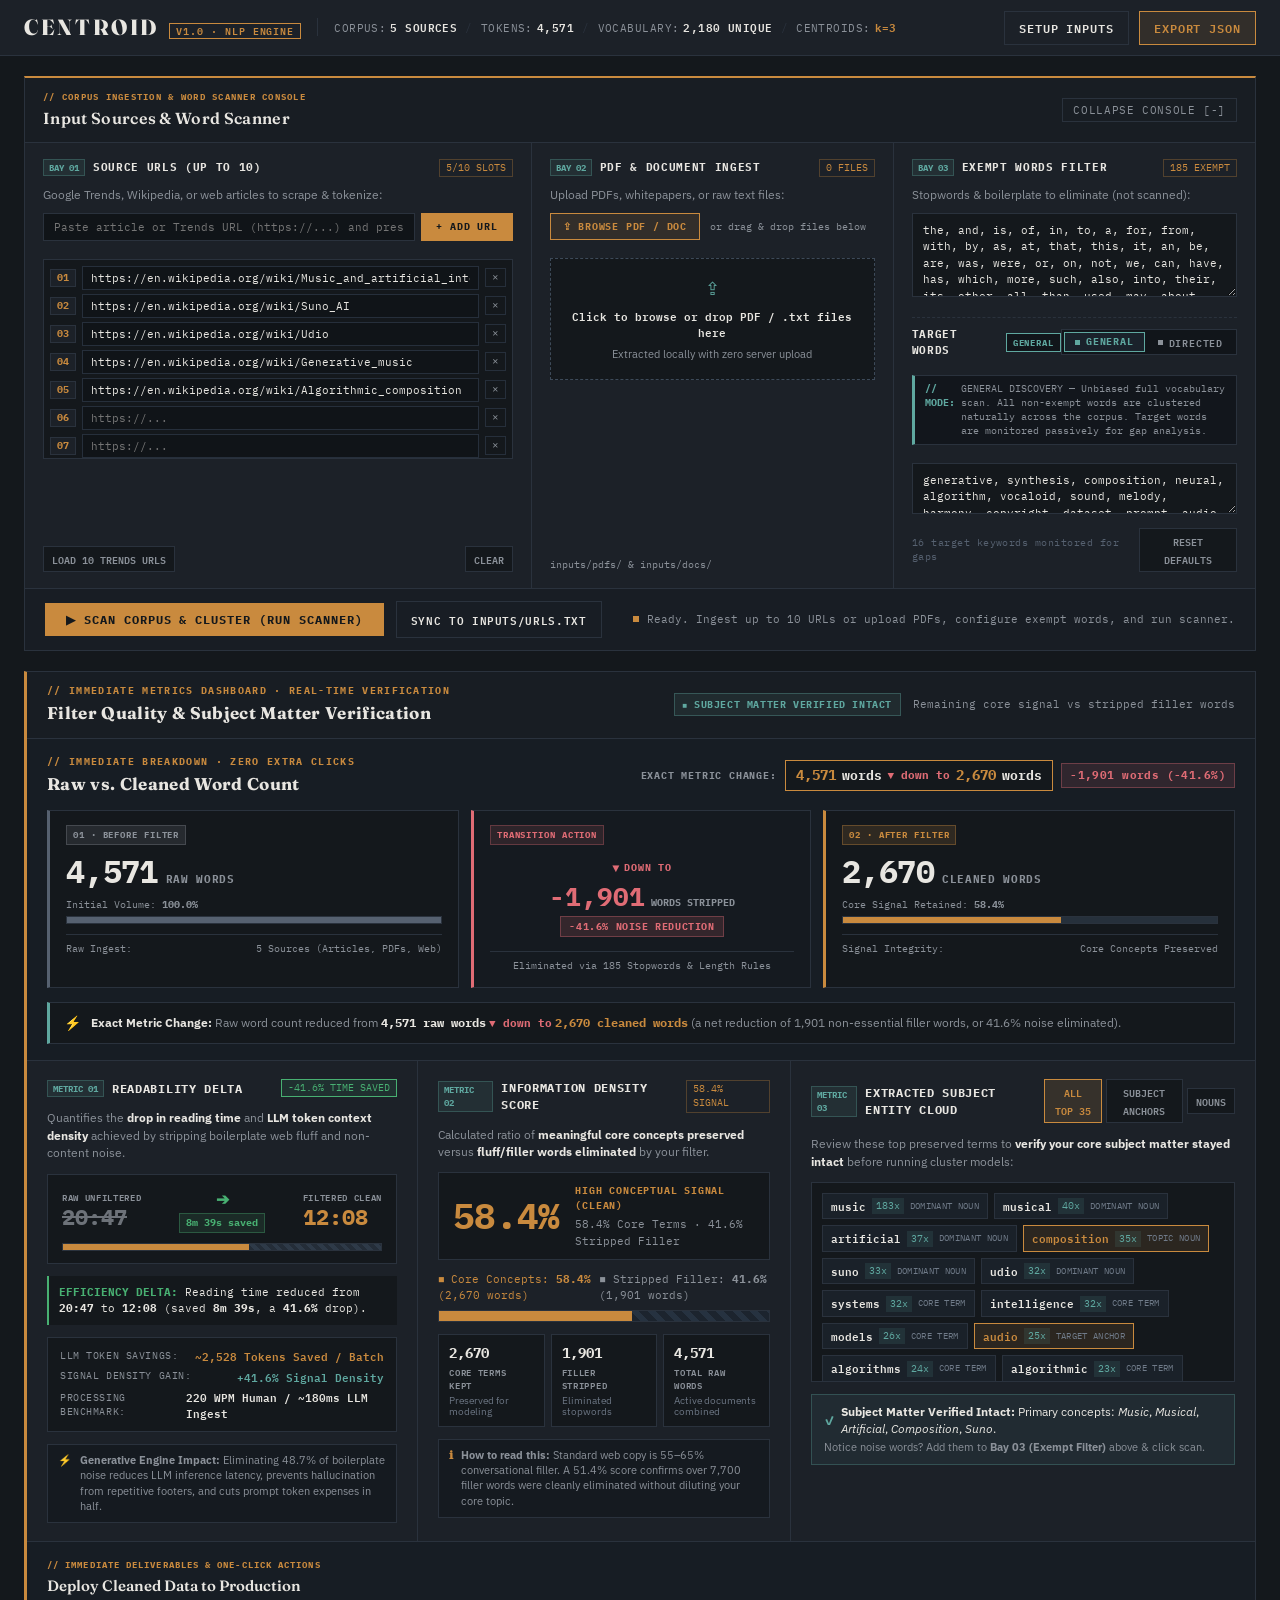
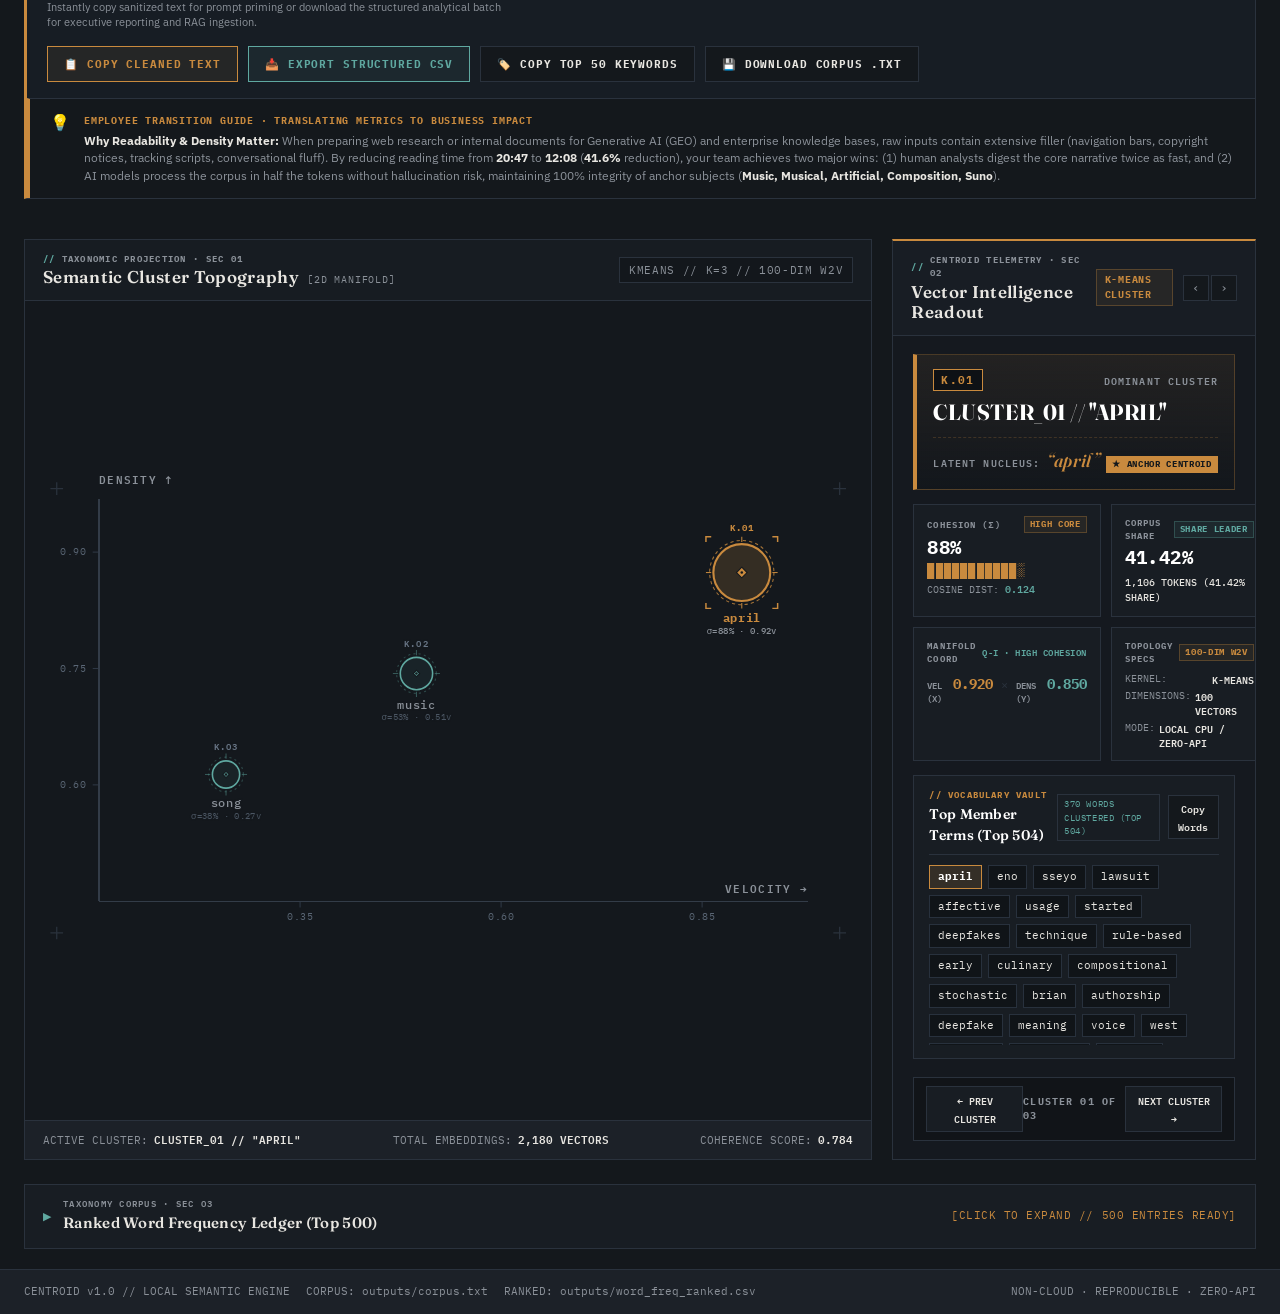
==== commit 4a93f2cf: "serve dashboard.html at root; index redirects to dashboard" ====
--- a/index.html
+++ b/index.html
@@ -3,506 +3,25 @@
 <head>
   <meta charset="UTF-8">
   <meta name="viewport" content="width=device-width, initial-scale=1.0">
-
-  <!-- Primary Title & Core Meta Tags -->
-  <title>CENTROID — Deterministic NLP & Semantic Cluster Analysis · Trust Node Logic</title>
-  <meta name="title" content="CENTROID — Deterministic NLP & Semantic Cluster Analysis · Trust Node Logic">
-  <meta name="description" content="CENTROID is a free, local-first, offline NLP pipeline by Justin Ray (Trust Node Logic) that transforms unstructured text into structured lexical topography via Word2Vec, KMeans clustering, and TF-IDF signal ranking.">
-  <meta name="author" content="Justin Ray">
-  <meta name="robots" content="index, follow, max-image-preview:large, max-snippet:-1, max-video-preview:-1">
-  <meta name="keywords" content="CENTROID, NLP, semantic clustering, Word2Vec, KMeans, TF-IDF, text analysis, Justin Ray, Trust Node Logic, loserdub, offline NLP, deterministic pipeline">
-  <meta name="theme-color" content="#14181C">
-
-  <!-- Canonical & Discovery -->
-  <link rel="canonical" href="https://loserdub.github.io/CENTROID-triangulate/">
-  <link rel="icon" type="image/png" href="https://trustnodelogic.com/favicon.png">
-
-  <!-- OpenGraph / Facebook -->
-  <meta property="og:type" content="website">
-  <meta property="og:site_name" content="Trust Node Logic">
-  <meta property="og:title" content="CENTROID — Deterministic NLP & Semantic Cluster Analysis · Trust Node Logic">
-  <meta property="og:description" content="Free, local-first offline NLP pipeline by Justin Ray. Word2Vec · KMeans · TF-IDF · zero external APIs · seed=42.">
-  <meta property="og:url" content="https://loserdub.github.io/CENTROID-triangulate/">
-  <meta property="og:image" content="https://trustnodelogic.com/assets/images/tnl-default-og.webp">
-  <meta property="og:image:width" content="1200">
-  <meta property="og:image:height" content="630">
-
-  <!-- Twitter Cards -->
-  <meta name="twitter:card" content="summary_large_image">
-  <meta name="twitter:title" content="CENTROID — Deterministic NLP & Semantic Cluster Analysis · Trust Node Logic">
-  <meta name="twitter:description" content="Free, local-first offline NLP pipeline by Justin Ray. Word2Vec · KMeans · TF-IDF · zero external APIs · seed=42.">
-  <meta name="twitter:image" content="https://trustnodelogic.com/assets/images/tnl-default-og.webp">
-  <meta name="twitter:creator" content="@TheInnerVision">
-
-  <!-- Structured Data / JSON-LD -->
-  <script type="application/ld+json">{
-  "@context": "https://schema.org",
-  "@graph": [
-    {
-      "@type": "SoftwareApplication",
-      "@id": "https://loserdub.github.io/CENTROID-triangulate/#app",
-      "name": "CENTROID",
-      "alternateName": "CENTROID NLP Cluster Engine",
-      "description": "A deterministic, local-first, offline natural language processing and semantic cluster analysis workbench. Transforms unstructured text into structured lexical topography via Word2Vec embeddings, KMeans centroid clustering, and TF-IDF signal ranking. Zero external API calls, zero telemetry, fully reproducible output.",
-      "url": "https://loserdub.github.io/CENTROID-triangulate/",
-      "applicationCategory": "DeveloperApplication",
-      "applicationSubCategory": "Natural Language Processing",
-      "operatingSystem": "Windows, macOS, Linux",
-      "offers": {
-        "@type": "Offer",
-        "price": "0",
-        "priceCurrency": "USD"
-      },
-      "isAccessibleForFree": true,
-      "license": "https://github.com/loserdub/CENTROID/blob/main/LICENSE",
-      "downloadUrl": "https://github.com/loserdub/CENTROID",
-      "codeRepository": "https://github.com/loserdub/CENTROID",
-      "programmingLanguage": "Python",
-      "softwareVersion": "1.0",
-      "featureList": [
-        "100-dimensional Word2Vec CBOW embedding trained locally on your corpus",
-        "KMeans centroid clustering with Euclidean distance triangulation",
-        "Weighted TF-IDF signal ranking (0.60 raw count + 0.40 TF-IDF composite)",
-        "SHA-256 cryptographic checkpoint caching for partial pipeline reruns",
-        "Multi-format ingestion: URLs, PDF (PyMuPDF), DOCX, raw plaintext",
-        "Interactive standalone HTML dashboard with SVG cluster cartography",
-        "Deterministic output with fixed seed=42 across all randomized stages",
-        "7-stage sequential pipeline with transparent flat-file boundaries"
-      ],
-      "screenshot": "https://trustnodelogic.com/assets/images/tnl-default-og.webp",
-      "author": {
-        "@id": "https://trustnodelogic.com/#person"
-      },
-      "creator": {
-        "@id": "https://trustnodelogic.com/#person"
-      },
-      "publisher": {
-        "@id": "https://trustnodelogic.com/#organization"
-      },
-      "maintainer": {
-        "@id": "https://trustnodelogic.com/#person"
-      },
-      "isPartOf": {
-        "@id": "https://trustnodelogic.com/#website"
-      },
-      "sameAs": "https://github.com/loserdub/CENTROID"
-    },
-    {
-      "@type": "WebSite",
-      "@id": "https://loserdub.github.io/CENTROID-triangulate/#website",
-      "url": "https://loserdub.github.io/CENTROID-triangulate/",
-      "name": "CENTROID — Deterministic NLP & Semantic Cluster Analysis",
-      "description": "Project landing page for CENTROID, a free offline NLP pipeline by Justin Ray (Trust Node Logic).",
-      "author": {
-        "@id": "https://trustnodelogic.com/#person"
-      },
-      "publisher": {
-        "@id": "https://trustnodelogic.com/#organization"
-      },
-      "inLanguage": "en-US"
-    },
-    {
-      "@type": "WebPage",
-      "@id": "https://loserdub.github.io/CENTROID-triangulate/#webpage",
-      "url": "https://loserdub.github.io/CENTROID-triangulate/",
-      "name": "CENTROID — Deterministic NLP & Semantic Cluster Analysis · Trust Node Logic",
-      "description": "Free, local-first offline NLP pipeline by Justin Ray. Transforms raw unstructured text into structured lexical topography via Word2Vec, KMeans, and TF-IDF. Zero external APIs. seed=42.",
-      "isPartOf": {
-        "@id": "https://loserdub.github.io/CENTROID-triangulate/#website"
-      },
-      "about": {
-        "@id": "https://loserdub.github.io/CENTROID-triangulate/#app"
-      },
-      "author": {
-        "@id": "https://trustnodelogic.com/#person"
-      },
-      "inLanguage": "en-US",
-      "image": "https://trustnodelogic.com/assets/images/tnl-default-og.webp",
-      "hasPart": [
-        {
-          "@type": "WebPage",
-          "name": "Pipeline Architecture",
-          "url": "https://loserdub.github.io/CENTROID-triangulate/#pipeline"
-        },
-        {
-          "@type": "WebPage",
-          "name": "Core Capabilities",
-          "url": "https://loserdub.github.io/CENTROID-triangulate/#features"
-        },
-        {
-          "@type": "WebPage",
-          "name": "Pipeline Outputs",
-          "url": "https://loserdub.github.io/CENTROID-triangulate/#outputs"
-        },
-        {
-          "@type": "WebPage",
-          "name": "Quick Start",
-          "url": "https://loserdub.github.io/CENTROID-triangulate/#quickstart"
-        },
-        {
-          "@type": "WebPage",
-          "name": "Interactive Analysis Dashboard",
-          "url": "https://loserdub.github.io/CENTROID-triangulate/outputs/dashboard.html"
-        }
-      ]
-    },
-    {
-      "@type": "Person",
-      "@id": "https://trustnodelogic.com/#person",
-      "name": "Justin Ray",
-      "additionalName": "Justin Tyler Ray",
-      "alternateName": ["JRAY", "loserdub", "VISION"],
-      "url": "https://trustnodelogic.com",
-      "email": "mailto:trustnodelogic@gmail.com",
-      "jobTitle": [
-        "Music Producer",
-        "Music Artist",
-        "Pioneer of Hybrid AI Music Production",
-        "Audio Engineer",
-        "Creative Technologist"
-      ],
-      "memberOf": {
-        "@id": "https://trustnodelogic.com/#organization"
-      },
-      "sameAs": [
-        "https://github.com/loserdub",
-        "https://musicbrainz.org/artist/882fdb9b-8655-45dd-8e24-a59cd750d053",
-        "https://soundcloud.com/visiontracks",
-        "https://www.youtube.com/@loserdub",
-        "https://www.linkedin.com/in/jray-me/",
-        "https://x.com/TheInnerVision",
-        "https://www.instagram.com/jray.me/",
-        "https://www.reddit.com/r/hybridproduction/",
-        "https://trustnodelogic.com"
-      ]
-    },
-    {
-      "@type": "Organization",
-      "@id": "https://trustnodelogic.com/#organization",
-      "name": "Trust Node Logic",
-      "alternateName": "TrustNodeLogic",
-      "url": "https://trustnodelogic.com",
-      "logo": "https://trustnodelogic.com/favicon.png",
-      "founder": {
-        "@id": "https://trustnodelogic.com/#person"
-      },
-      "slogan": "The Frontier of Hybrid AI Music Production & Creative Technology",
-      "sameAs": "https://trustnodelogic.com"
+  <title>CENTROID — Redirecting to Dashboard</title>
+  <meta http-equiv="refresh" content="0; url=./dashboard.html">
+  <link rel="canonical" href="https://loserdub.github.io/CENTROID-triangulate/dashboard.html">
+  <meta name="robots" content="noindex, follow">
+  <style>
+    body {
+      margin: 0; padding: 0;
+      background: #14181C;
+      color: #E8E6E1;
+      font-family: 'IBM Plex Mono', monospace;
+      display: flex; align-items: center; justify-content: center;
+      height: 100vh;
+      font-size: 13px;
     }
-  ]
-}</script>
-
-  <!-- Google Fonts -->
-  <link rel="preconnect" href="https://fonts.googleapis.com">
-  <link rel="preconnect" href="https://fonts.gstatic.com" crossorigin>
-  <link href="https://fonts.googleapis.com/css2?family=Fraunces:ital,opsz,wght@0,9..144,300;0,9..144,400;0,9..144,600;0,9..144,700;0,9..144,800;1,9..144,400;1,9..144,600&family=IBM+Plex+Mono:ital,wght@0,400;0,500;0,600;0,700;1,400&family=IBM+Plex+Sans:wght@300;400;500;600&display=swap" rel="stylesheet">
-  <link rel="stylesheet" href="index.css">
+    a { color: #C98A3E; }
+  </style>
 </head>
 <body>
-
-  <div class="info-bar">
-    <div class="container">
-      <div class="info-bar-inner">
-        <span class="live-dot"></span>
-        <span class="info-bar-accent">CENTROID</span>
-        <span class="info-bar-sep">|</span>
-        <span>v1.0 &middot; Deterministic NLP Pipeline</span>
-        <span class="info-bar-sep">|</span>
-        <span>7 pipeline stages</span>
-        <span class="info-bar-sep">|</span>
-        <span class="info-bar-teal">local-first &middot; zero telemetry &middot; seed=42</span>
-      </div>
-    </div>
-  </div>
-
-  <header class="site-header" role="banner">
-    <div class="container">
-      <div class="header-inner">
-        <div class="site-logo">
-          <div class="logo-sigil" aria-hidden="true">
-            <svg width="14" height="14" viewBox="0 0 14 14" fill="none">
-              <circle cx="7" cy="7" r="2.5" fill="#C98A3E"/>
-              <circle cx="7" cy="7" r="5.5" stroke="#C98A3E" stroke-width="0.8" fill="none" stroke-dasharray="2 2"/>
-            </svg>
-          </div>
-          <div>
-            <div class="logo-text">CENTROID</div>
-            <div class="logo-version">NLP CLUSTER ENGINE &middot; v1.0</div>
-          </div>
-        </div>
-        <nav class="site-nav" aria-label="Main navigation">
-          <a href="#pipeline">Pipeline</a>
-          <a href="#features">Features</a>
-          <a href="#outputs">Outputs</a>
-          <a href="#quickstart">Quick Start</a>
-          <a href="./outputs/dashboard.html" class="nav-cta">Open Dashboard &rarr;</a>
-        </nav>
-      </div>
-    </div>
-  </header>
-
-  <section class="hero" id="home" aria-labelledby="hero-h1">
-    <div class="container">
-      <div class="hero-eyebrow">
-        <div class="hero-line" aria-hidden="true"></div>
-        <span class="tag tag-brass">Semantic Analysis Workbench</span>
-        <span class="tag">Offline &middot; CPU &middot; Deterministic</span>
-      </div>
-      <h1 class="hero-h1" id="hero-h1">
-        Find the<br>
-        <span class="accent-brass">centroid</span> of<br>
-        any <span class="accent-teal">corpus.</span>
-      </h1>
-      <p class="hero-sub">
-        CENTROID transforms raw unstructured text &mdash; PDFs, web pages, DOCX files &mdash; into structured lexical topography. No cloud APIs. No external LLM tokens. Fully deterministic, reproducible, and offline.
-      </p>
-      <div class="hero-actions">
-        <a href="./outputs/dashboard.html" class="btn-primary" id="cta-dashboard">
-          Open Analysis Dashboard &rarr;
-        </a>
-        <a href="#quickstart" class="btn-secondary" id="cta-quickstart">
-          Quick Start &darr;
-        </a>
-      </div>
-
-      <div class="hero-terminal" role="img" aria-label="Pipeline execution terminal output">
-        <div class="terminal-titlebar">
-          <div class="terminal-dots" aria-hidden="true">
-            <span></span><span></span><span></span>
-          </div>
-          <span class="terminal-title">centroid &middot; pipeline run &middot; bash</span>
-          <span class="coord-label">00,00</span>
-        </div>
-        <div class="terminal-body">
-          <div><span class="t-prompt">$ </span><span class="t-cmd">python run.py <span class="t-teal">--top 200 --clusters 8</span></span></div>
-          <div><span class="t-stage">[ STAGE 00 ]</span> <span class="t-ok">State &amp; Checkpoint Manager</span> <span class="t-time">&mdash; hashing inputs&hellip;</span></div>
-          <div><span class="t-stage">[ STAGE 01 ]</span> <span class="t-ok">Web Fetch complete</span> <span class="t-time">&mdash; 12 URLs &middot; 4.2 MB &middot; 0 errors</span></div>
-          <div><span class="t-stage">[ STAGE 02 ]</span> <span class="t-ok">PDF/DOCX Extract complete</span> <span class="t-time">&mdash; 3 files ingested</span></div>
-          <div><span class="t-stage">[ STAGE 03 ]</span> <span class="t-ok">Signal Scan complete</span> <span class="t-time">&mdash; 18,402 tokens &middot; 2,841 unique terms</span></div>
-          <div><span class="t-skip">[ STAGE 04 ]</span> <span class="t-skip">Web Expand &mdash; skipped (cache hit)</span></div>
-          <div><span class="t-stage">[ STAGE 05 ]</span> <span class="t-ok">Cluster Analysis complete</span> <span class="t-time">&mdash; 8 clusters &middot; 200 anchored terms</span></div>
-          <div><span class="t-stage">[ STAGE 06 ]</span> <span class="t-ok">Report compiled</span> <span class="t-time">&mdash; outputs/REPORT.md</span></div>
-          <div><span class="t-stage">[ STAGE 07 ]</span> <span class="t-ok">Dashboard rendered</span> <span class="t-time">&mdash; outputs/dashboard.html</span></div>
-          <div>&nbsp;</div>
-          <div><span class="t-ok">&#10003; Pipeline complete</span> <span class="t-time">&mdash; total runtime: 3.84s</span> <span class="t-cursor" aria-hidden="true"></span></div>
-        </div>
-      </div>
-    </div>
-  </section>
-
-  <section class="metrics-strip" aria-label="Key metrics">
-    <div class="metrics-inner">
-      <div class="metric-cell">
-        <div class="metric-num">7</div>
-        <div class="metric-label">Pipeline Stages</div>
-      </div>
-      <div class="metric-cell">
-        <div class="metric-num">100<sup>D</sup></div>
-        <div class="metric-label">Word2Vec Dimensions</div>
-      </div>
-      <div class="metric-cell">
-        <div class="metric-num">0</div>
-        <div class="metric-label">External API Calls</div>
-      </div>
-      <div class="metric-cell">
-        <div class="metric-num">42</div>
-        <div class="metric-label">Deterministic Seed</div>
-      </div>
-    </div>
-  </section>
-
-  <section class="features-section" id="features" aria-labelledby="features-label">
-    <div class="container">
-      <div class="section-label" id="features-label">Core Capabilities</div>
-      <div class="features-grid">
-
-        <div class="feature-card">
-          <div class="feature-icon" aria-hidden="true">
-            <svg width="18" height="18" viewBox="0 0 24 24" fill="none" stroke="currentColor" stroke-width="1.8" stroke-linecap="square">
-              <path d="M12 2L2 7l10 5 10-5-10-5z"/><path d="M2 17l10 5 10-5"/><path d="M2 12l10 5 10-5"/>
-            </svg>
-          </div>
-          <div class="feature-title">Word2Vec Embedding</div>
-          <p class="feature-desc">Trains a 100-dimensional continuous bag-of-words model locally on your corpus. No pre-trained weights &mdash; every run is purpose-built for your data.</p>
-          <span class="feature-tag">CBOW &middot; seed=42 &middot; window=5</span>
-        </div>
-
-        <div class="feature-card">
-          <div class="feature-icon teal-icon" aria-hidden="true">
-            <svg width="18" height="18" viewBox="0 0 24 24" fill="none" stroke="currentColor" stroke-width="1.8" stroke-linecap="square">
-              <circle cx="12" cy="12" r="3"/><circle cx="12" cy="12" r="8" stroke-dasharray="3 2"/>
-              <line x1="12" y1="4" x2="12" y2="2"/><line x1="12" y1="22" x2="12" y2="20"/>
-              <line x1="4" y1="12" x2="2" y2="12"/><line x1="22" y1="12" x2="20" y2="12"/>
-            </svg>
-          </div>
-          <div class="feature-title">KMeans Centroid Discovery</div>
-          <p class="feature-desc">Partitions vocabulary into semantically coherent clusters. The anchor term &mdash; the member with highest raw frequency &mdash; labels and orients each cluster.</p>
-          <span class="feature-tag teal-tag">KMeans &middot; k clusters &middot; Euclidean</span>
-        </div>
-
-        <div class="feature-card">
-          <div class="feature-icon" aria-hidden="true">
-            <svg width="18" height="18" viewBox="0 0 24 24" fill="none" stroke="currentColor" stroke-width="1.8" stroke-linecap="square">
-              <polyline points="22 12 18 12 15 21 9 3 6 12 2 12"/>
-            </svg>
-          </div>
-          <div class="feature-title">TF-IDF Signal Ranking</div>
-          <p class="feature-desc">Combines raw count frequency with inverse-document-frequency weighting. A 60/40 composite score surfaces thematically dense, content-rich signals.</p>
-          <span class="feature-tag">score = 0.60 &middot; count + 0.40 &middot; tfidf</span>
-        </div>
-
-        <div class="feature-card">
-          <div class="feature-icon teal-icon" aria-hidden="true">
-            <svg width="18" height="18" viewBox="0 0 24 24" fill="none" stroke="currentColor" stroke-width="1.8" stroke-linecap="square">
-              <rect x="2" y="3" width="20" height="14"/><line x1="8" y1="21" x2="16" y2="21"/><line x1="12" y1="17" x2="12" y2="21"/>
-            </svg>
-          </div>
-          <div class="feature-title">Interactive Dashboard</div>
-          <p class="feature-desc">Outputs a single standalone HTML file. Coordinate-mapped SVG cartography, live cluster telemetry, collapsible frequency ledgers, and in-browser ingestion bay.</p>
-          <span class="feature-tag teal-tag">standalone &middot; no server required</span>
-        </div>
-
-        <div class="feature-card">
-          <div class="feature-icon" aria-hidden="true">
-            <svg width="18" height="18" viewBox="0 0 24 24" fill="none" stroke="currentColor" stroke-width="1.8" stroke-linecap="square">
-              <path d="M12 22s8-4 8-10V5l-8-3-8 3v7c0 6 8 10 8 10z"/>
-            </svg>
-          </div>
-          <div class="feature-title">SHA-256 Cache Management</div>
-          <p class="feature-desc">Cryptographic fingerprinting of every input file and parameter set. Unchanged stages are intelligently skipped &mdash; reruns on large corpora take seconds, not minutes.</p>
-          <span class="feature-tag">run_state.json &middot; partial resume</span>
-        </div>
-
-        <div class="feature-card">
-          <div class="feature-icon" aria-hidden="true">
-            <svg width="18" height="18" viewBox="0 0 24 24" fill="none" stroke="currentColor" stroke-width="1.8" stroke-linecap="square">
-              <ellipse cx="12" cy="5" rx="9" ry="3"/><path d="M21 12c0 1.66-4 3-9 3s-9-1.34-9-3"/>
-              <path d="M3 5v14c0 1.66 4 3 9 3s9-1.34 9-3V5"/>
-            </svg>
-          </div>
-          <div class="feature-title">Multi-Format Ingestion</div>
-          <p class="feature-desc">Accepts URLs, PDFs (via PyMuPDF), DOCX files, and raw plaintext. Streaming HTTP fetch with 10MB limits, Content-Type validation, and boilerplate scrubbing.</p>
-          <span class="feature-tag">URLs &middot; PDF &middot; DOCX &middot; TXT</span>
-        </div>
-
-      </div>
-    </div>
-  </section>
-
-  <section class="pipeline-section" id="pipeline" aria-labelledby="pipeline-label">
-    <div class="container">
-      <div class="section-label" id="pipeline-label">Pipeline Architecture</div>
-      <div class="pipeline-grid">
-        <div class="pipeline-stages" role="list" aria-label="Pipeline stages">
-          <div class="pipeline-stage" role="listitem"><span class="stage-num">00</span><div class="stage-content"><div class="stage-name">State &amp; Checkpoint Manager</div><div class="stage-desc">Computes SHA-256 hashes of input files and parameter payloads. Queries run_state.json and skips unchanged stages.</div></div></div>
-          <div class="pipeline-stage" role="listitem"><span class="stage-num">01</span><div class="stage-content"><div class="stage-name">Web Fetch</div><div class="stage-desc">Streaming HTTP fetch with Content-Type validation, 10MB size limit, and HTML boilerplate scrubbing.</div><div class="stage-output">&rarr; appends to corpus.txt</div></div></div>
-          <div class="pipeline-stage" role="listitem"><span class="stage-num">02</span><div class="stage-content"><div class="stage-name">PDF &amp; DOCX Extract</div><div class="stage-desc">PyMuPDF and python-docx extraction with Unicode punctuation normalization and line unwrapping.</div><div class="stage-output">&rarr; appends to corpus.txt</div></div></div>
-          <div class="pipeline-stage" role="listitem"><span class="stage-num">03</span><div class="stage-content"><div class="stage-name">Signal / Term Extraction</div><div class="stage-desc">9-rule scanner: lowercase, min-length, morphology check, EN stopword strip, custom ignore list, TF-IDF computation per source document.</div><div class="stage-output">&rarr; word_freq_raw.csv</div></div></div>
-          <div class="pipeline-stage" role="listitem"><span class="stage-num">04</span><div class="stage-content"><div class="stage-name">Web Expand (optional)</div><div class="stage-desc">Rate-limited DuckDuckGo keyword expansion on top-50 terms. Appends semantic context to corpus.</div><div class="stage-output">&rarr; appends to corpus.txt</div></div></div>
-          <div class="pipeline-stage" role="listitem"><span class="stage-num">05</span><div class="stage-content"><div class="stage-name">Vector Embedding &amp; Clustering</div><div class="stage-desc">Word2Vec CBOW training, 5-word co-occurrence matrix, KMeans partitioning, Euclidean triangulation, anchor identification.</div><div class="stage-output">&rarr; clusters.json &middot; word_freq_ranked.csv</div></div></div>
-          <div class="pipeline-stage" role="listitem"><span class="stage-num">06</span><div class="stage-content"><div class="stage-name">Intelligence Report</div><div class="stage-desc">Lexical gap analysis against target word list. ABSENT / LOW FREQ / PRESENT coverage matrix. Cluster % share and token telemetry.</div><div class="stage-output">&rarr; REPORT.md</div></div></div>
-          <div class="pipeline-stage" role="listitem"><span class="stage-num">07</span><div class="stage-content"><div class="stage-name">Dashboard Render</div><div class="stage-desc">Interpolates cluster data and frequency tables into the dashboard template. XSS-safe JSON serialization. Standalone single-file output.</div><div class="stage-output">&rarr; dashboard.html</div></div></div>
-        </div>
-        <div class="pipeline-aside">
-          <div class="aside-card">
-            <div class="aside-card-title">Signal Ranking Formula</div>
-            <p>A weighted composite score balances high-frequency thematic terms with distinctive, information-dense markers.</p>
-            <div class="formula">Score(w) =<br>&nbsp;&nbsp;(0.60 x Raw Count)<br>&nbsp;&nbsp;+ (0.40 x TF-IDF)</div>
-          </div>
-          <div class="aside-card">
-            <div class="aside-card-title">TF-IDF Variant</div>
-            <p>Smoothed IDF prevents zero-division against small document sets while rewarding rare, content-rich terms across source partitions.</p>
-            <div class="formula">TF-IDF(w,d) =<br>&nbsp;&nbsp;TF(w,d) x<br>&nbsp;&nbsp;(1.0 + ln((N+1) / (DF(w)+1)))</div>
-          </div>
-          <div class="aside-card">
-            <div class="aside-card-title">Core Principles</div>
-            <div class="principle-list">
-              <div class="principle-item">Local-first and fully offline during analysis -- zero external network calls</div>
-              <div class="principle-item">Deterministic output -- fixed seeds guarantee identical results on reruns</div>
-              <div class="principle-item">Transparent boundaries -- every stage reads and writes explicit flat files</div>
-              <div class="principle-item">Resilient state -- SHA-256 caching enables fast partial reruns</div>
-            </div>
-          </div>
-        </div>
-      </div>
-    </div>
-  </section>
-
-  <section class="outputs-section" id="outputs" aria-labelledby="outputs-label">
-    <div class="container">
-      <div class="section-label" id="outputs-label">Pipeline Outputs</div>
-      <div class="outputs-grid">
-        <div class="output-card teal-card"><div class="output-filename">outputs/dashboard.html</div><div class="output-desc">Standalone single-file browser workbench. SVG cluster cartography, live frequency ledger, co-occurrence heatmap, and gap analysis matrix.</div><div class="output-format">Format: HTML standalone, no server</div></div>
-        <div class="output-card"><div class="output-filename">outputs/REPORT.md</div><div class="output-desc">Executive Markdown summary. Cluster telemetry, ranked term tables, lexical gap coverage (ABSENT / LOW FREQ / PRESENT), and runtime metrics.</div><div class="output-format">Format: Markdown</div></div>
-        <div class="output-card"><div class="output-filename">outputs/clusters.json</div><div class="output-desc">Raw cluster data payload. Each cluster contains anchor term, member words, centroid distance metrics, density, cohesion, and token share percentage.</div><div class="output-format">Format: JSON</div></div>
-        <div class="output-card"><div class="output-filename">outputs/word_freq_ranked.csv</div><div class="output-desc">Full vocabulary ranked by composite score. Includes raw count, TF-IDF per source, combined score, and cluster assignment for every term.</div><div class="output-format">Format: CSV, sortable</div></div>
-        <div class="output-card"><div class="output-filename">outputs/corpus.txt</div><div class="output-desc">Normalized, merged corpus from all input sources. Source metadata headers delimit each document partition for transparent provenance tracking.</div><div class="output-format">Format: Plain text, UTF-8</div></div>
-        <div class="output-card"><div class="output-filename">outputs/run_state.json</div><div class="output-desc">Checkpoint cache ledger. SHA-256 hashes per stage input, completion timestamps, and per-stage runtime durations for audit and replay.</div><div class="output-format">Format: JSON cache manifest</div></div>
-      </div>
-    </div>
-  </section>
-
-  <section class="quickstart-section" id="quickstart" aria-labelledby="quickstart-label">
-    <div class="container">
-      <div class="section-label" id="quickstart-label">Quick Start</div>
-      <div class="quickstart-grid">
-        <div class="qs-panel">
-          <div class="qs-panel-header"><span class="accent">01</span> Setup and Install</div>
-          <div class="qs-panel-body">
-            <div><span class="qs-comment"># clone and navigate</span></div>
-            <div><span class="qs-prompt">$ </span><span class="qs-cmd">git clone https://github.com/you/centroid</span></div>
-            <div><span class="qs-prompt">$ </span><span class="qs-cmd">cd CENTROID</span></div>
-            <div>&nbsp;</div>
-            <div><span class="qs-comment"># create virtual environment</span></div>
-            <div><span class="qs-prompt">$ </span><span class="qs-cmd">python -m venv .venv</span></div>
-            <div><span class="qs-prompt">$ </span><span class="qs-cmd">.venv\Scripts\activate</span></div>
-            <div>&nbsp;</div>
-            <div><span class="qs-comment"># install dependencies</span></div>
-            <div><span class="qs-prompt">$ </span><span class="qs-cmd">pip install -r requirements.txt</span></div>
-          </div>
-        </div>
-        <div class="qs-panel">
-          <div class="qs-panel-header"><span class="accent">02</span> Run the Pipeline</div>
-          <div class="qs-panel-body">
-            <div><span class="qs-comment"># add your sources</span></div>
-            <div><span class="qs-prompt">$ </span><span class="qs-cmd">echo "https://example.com" >> inputs/urls.txt</span></div>
-            <div><span class="qs-prompt">$ </span><span class="qs-cmd">cp my_doc.pdf inputs/pdfs/</span></div>
-            <div>&nbsp;</div>
-            <div><span class="qs-comment"># run with defaults</span></div>
-            <div><span class="qs-prompt">$ </span><span class="qs-cmd">python run.py</span></div>
-            <div>&nbsp;</div>
-            <div><span class="qs-comment"># configure clusters and top-N terms</span></div>
-            <div><span class="qs-prompt">$ </span><span class="qs-cmd">python run.py <span class="qs-flag">--top</span> 200 <span class="qs-flag">--clusters</span> 10</span></div>
-            <div>&nbsp;</div>
-            <div><span class="qs-output">-- open outputs/dashboard.html in browser</span></div>
-          </div>
-        </div>
-      </div>
-    </div>
-  </section>
-
-  <footer class="site-footer" role="contentinfo">
-    <div class="container">
-      <div class="footer-inner">
-        <div class="footer-brand">
-          <div class="logo-sigil-sm" aria-hidden="true">
-            <svg width="10" height="10" viewBox="0 0 14 14" fill="none">
-              <circle cx="7" cy="7" r="2.5" fill="#C98A3E"/>
-              <circle cx="7" cy="7" r="5.5" stroke="#C98A3E" stroke-width="0.8" fill="none" stroke-dasharray="2 2"/>
-            </svg>
-          </div>
-          <span class="footer-brand-name">CENTROID</span>
-        </div>
-        <span class="footer-meta">Deterministic NLP &middot; Local-First &middot; seed=42</span>
-        <nav class="footer-links" aria-label="Footer navigation">
-          <a href="./outputs/dashboard.html">Dashboard</a>
-          <a href="./outputs/REPORT.md">Report</a>
-          <a href="./docs/ARCHITECTURE.md">Architecture</a>
-          <a href="./docs/DEVELOPMENT.md">Development</a>
-        </nav>
-      </div>
-    </div>
-  </footer>
-
+  <p>Redirecting to dashboard&hellip; <a href="./dashboard.html">Click here if not redirected.</a></p>
+  <script>window.location.replace('./dashboard.html');</script>
 </body>
 </html>
